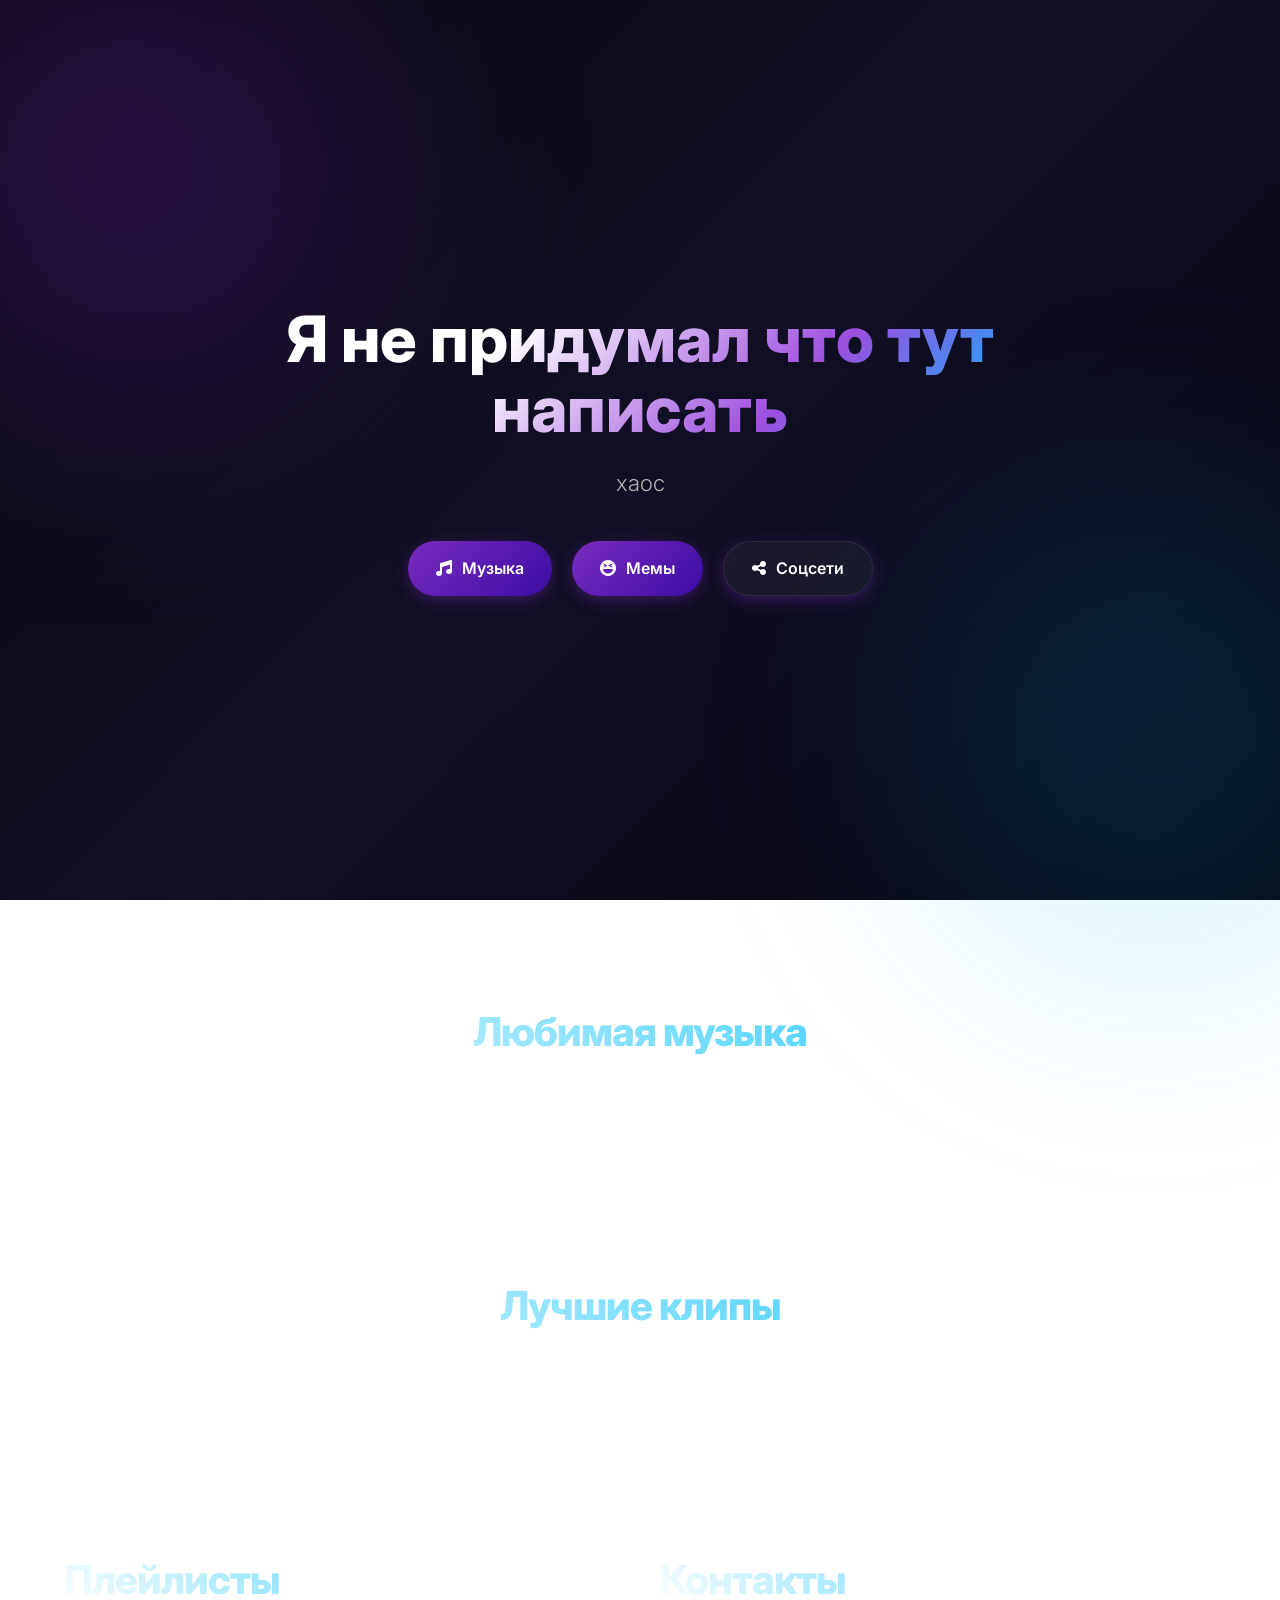
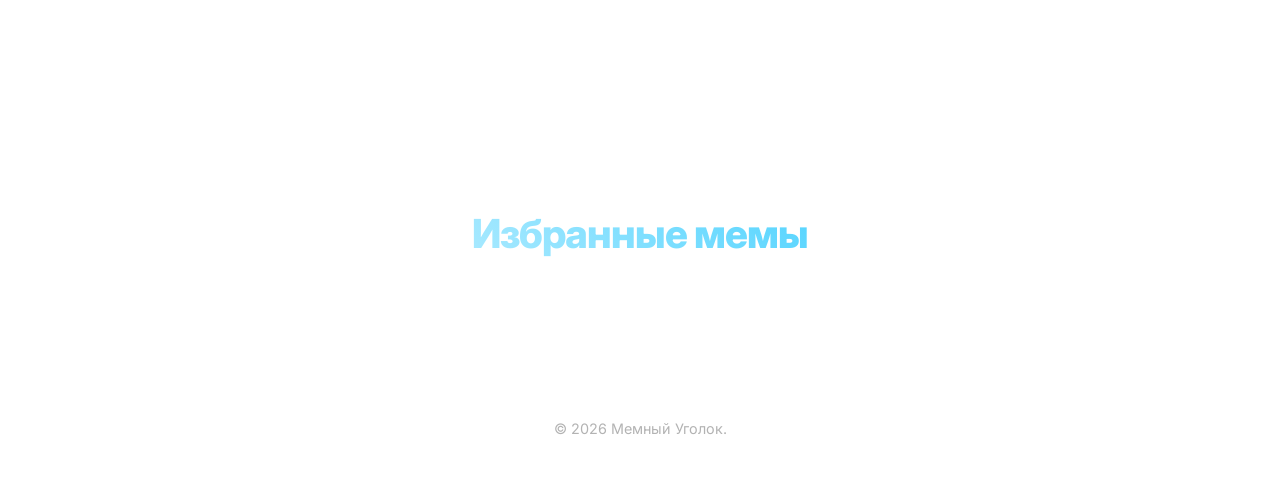
==== index.html @ d6de2eea "Update1.1 index.html" ====
<!DOCTYPE html>
<html lang="ru">
<head>
    <meta charset="UTF-8">
    <meta name="viewport" content="width=device-width, initial-scale=1.0">
    <title>всякая фигня</title>
    <link rel="preconnect" href="https://fonts.googleapis.com">
    <link rel="preconnect" href="https://fonts.gstatic.com" crossorigin>
    <link href="https://fonts.googleapis.com/css2?family=Inter:wght@300;400;600;800&display=swap" rel="stylesheet">
    <link rel="stylesheet" href="https://cdnjs.cloudflare.com/ajax/libs/font-awesome/6.4.0/css/all.min.css">
    
    <style>
        :root {
            --bg-gradient: linear-gradient(135deg, #09090e 0%, #110f24 50%, #07050f 100%);
            --primary-glow: rgba(138, 43, 226, 0.6);
            --secondary-glow: rgba(0, 191, 255, 0.4);
            --glass-bg: rgba(255, 255, 255, 0.03);
            --glass-border: rgba(255, 255, 255, 0.08);
            --glass-hover-bg: rgba(255, 255, 255, 0.08);
            --glass-hover-border: rgba(138, 43, 226, 0.4);
            --text-main: #ffffff;
            --text-muted: #b3b3b3;
            --accent-violet: #9d4edf;
            --accent-blue: #00bfff;
            --transition-smooth: all 0.4s cubic-bezier(0.16, 1, 0.3, 1);
        }

        * { box-sizing: border-box; margin: 0; padding: 0; }
        html { scroll-behavior: smooth; }
        body {
            font-family: 'Inter', sans-serif;
            background: var(--bg-gradient);
            background-attachment: fixed;
            color: var(--text-main);
            overflow-x: hidden;
            line-height: 1.6;
        }

        .blob {
            position: fixed; width: 500px; height: 500px; border-radius: 50%;
            pointer-events: none; z-index: -1; filter: blur(120px); opacity: 0.35;
            animation: floatBlobs 20s infinite alternate;
        }
        .blob-1 { background: var(--primary-glow); top: -10%; left: -10%; }
        .blob-2 { background: var(--secondary-glow); bottom: -10%; right: -10%; animation-delay: -10s; }
        @keyframes floatBlobs { 0% { transform: translate(0, 0) scale(1); } 100% { transform: translate(80px, 50px) scale(1.15); } }

        .container { max-width: 1200px; margin: 0 auto; padding: 0 24px; }
        section { padding: 100px 0 60px 0; }
        .section-title {
            font-size: 2.5rem; font-weight: 800; text-align: center; margin-bottom: 50px;
            background: linear-gradient(45deg, var(--text-main), var(--accent-blue));
            -webkit-background-clip: text; -webkit-text-fill-color: transparent; letter-spacing: -1px;
        }

        .glass-card {
            background: var(--glass-bg); backdrop-filter: blur(12px); -webkit-backdrop-filter: blur(12px);
            border: 1px solid var(--glass-border); border-radius: 20px; transition: var(--transition-smooth);
        }
        .glass-card:hover {
            background: var(--glass-hover-bg); border-color: var(--glass-hover-border);
            transform: translateY(-5px); box-shadow: 0 15px 35px rgba(138, 43, 226, 0.15), 0 5px 15px rgba(0, 191, 255, 0.1);
        }

        .btn-glow {
            display: inline-flex; align-items: center; justify-content: center; gap: 10px;
            padding: 14px 28px; background: linear-gradient(135deg, #7b2cbf 0%, #3a0ca3 100%);
            border: none; border-radius: 50px; color: white; font-weight: 600;
            text-decoration: none; cursor: pointer; transition: var(--transition-smooth);
            box-shadow: 0 4px 15px rgba(123, 44, 191, 0.4); position: relative; overflow: hidden;
        }
        .btn-glow::before {
            content: ''; position: absolute; top: 0; left: -100%; width: 100%; height: 100%;
            background: linear-gradient(90deg, transparent, rgba(255,255,255,0.2), transparent); transition: 0.5s;
        }
        .btn-glow:hover::before { left: 100%; }
        .btn-glow:hover { transform: scale(1.03); box-shadow: 0 8px 25px rgba(138, 43, 226, 0.7), 0 0 15px var(--accent-blue); }
        .btn-secondary { background: rgba(255, 255, 255, 0.05); border: 1px solid var(--glass-border); }
        .btn-secondary:hover { background: rgba(255, 255, 255, 0.15); border-color: var(--accent-blue); box-shadow: 0 0 20px rgba(0, 191, 255, 0.4); }

        .hero { min-height: 100vh; display: flex; align-items: center; justify-content: center; text-align: center; position: relative; }
        .hero-content { max-width: 800px; padding: 40px; z-index: 2; }
        .hero h1 {
            font-size: 4rem; font-weight: 800; line-height: 1.1; margin-bottom: 20px;
            background: linear-gradient(135deg, #fff 30%, var(--accent-violet) 70%, var(--accent-blue) 100%);
            -webkit-background-clip: text; -webkit-text-fill-color: transparent; animation: titleLoad 1s ease-out;
        }
        .hero p { font-size: 1.4rem; color: var(--text-muted); margin-bottom: 40px; font-weight: 300; }
        .hero-buttons { display: flex; gap: 20px; justify-content: center; flex-wrap: wrap; }
        @keyframes titleLoad { from { opacity: 0; transform: translateY(20px); filter: blur(10px); } to { opacity: 1; transform: translateY(0); filter: blur(0); } }

        .music-grid { display: grid; grid-template-columns: repeat(auto-fill, minmax(340px, 1fr)); gap: 25px; }
        .track-card { display: flex; align-items: center; padding: 16px; gap: 20px; }
        .track-cover { width: 85px; height: 85px; border-radius: 12px; object-fit: cover; box-shadow: 0 4px 12px rgba(0,0,0,0.3); }
        .track-info { flex-grow: 1; overflow: hidden; }
        .track-title { font-size: 1.15rem; font-weight: 600; white-space: nowrap; overflow: hidden; text-overflow: ellipsis; margin-bottom: 4px; }
        .track-artist { color: var(--text-muted); font-size: 0.9rem; white-space: nowrap; overflow: hidden; text-overflow: ellipsis; margin-bottom: 10px; }
        .track-actions { display: flex; gap: 8px; }
        .track-actions .btn-glow { padding: 8px 16px; font-size: 0.85rem; border-radius: 8px; }

        .clips-grid { display: grid; grid-template-columns: repeat(auto-fill, minmax(340px, 1fr)); gap: 30px; }
        .clip-card { overflow: hidden; display: flex; flex-direction: column; text-decoration: none; color: inherit; }
        .clip-thumbnail-wrapper { position: relative; width: 100%; padding-top: 56.25%; background: rgba(0,0,0,0.2); border-radius: 19px 19px 0 0; overflow: hidden; }
        .clip-thumbnail-wrapper i { position: absolute; top: 50%; left: 50%; transform: translate(-50%, -50%) scale(1); font-size: 3rem; color: #fff; text-shadow: 0 0 15px rgba(138,43,226,0.6); transition: var(--transition-smooth); z-index: 2; }
        .clip-card:hover .clip-thumbnail-wrapper i { transform: translate(-50%, -50%) scale(1.2); color: var(--accent-blue); }
        .clip-thumbnail { position: absolute; top: 0; left: 0; width: 100%; height: 100%; object-fit: cover; opacity: 0.6; transition: var(--transition-smooth); }
        .clip-card:hover .clip-thumbnail { opacity: 0.9; transform: scale(1.05); }
        .clip-meta { padding: 20px; }
        .clip-name { font-size: 1.1rem; font-weight: 600; margin-bottom: 5px; }
        .clip-platform { font-size: 0.85rem; color: #a970ff; display: flex; align-items: center; gap: 6px; }

        .links-layout { display: grid; grid-template-columns: 1fr 1fr; gap: 40px; }
        .playlists-box, .socials-box { display: flex; flex-direction: column; gap: 15px; }
        .link-item { display: flex; align-items: center; justify-content: space-between; padding: 18px 24px; text-decoration: none; color: inherit; }
        .link-left { display: flex; align-items: center; gap: 15px; font-size: 1.2rem; font-weight: 600; }
        .link-left i { font-size: 1.5rem; width: 30px; text-align: center; }
        .fa-spotify { color: #1DB954; } .fa-youtube { color: #FF0000; } .fa-reddit-alien { color: #FF4500; } .fa-telegram { color: #26A5E4; } .fa-tiktok { color: #00f2fe; }

        .meme-grid { display: grid; grid-template-columns: repeat(auto-fill, minmax(280px, 1fr)); gap: 20px; }
        .meme-item { overflow: hidden; cursor: pointer; position: relative; }
        .meme-img-box { width: 100%; padding-top: 100%; position: relative; overflow: hidden; border-radius: 19px; }
        .meme-img { position: absolute; top: 0; left: 0; width: 100%; height: 100%; object-fit: cover; transition: var(--transition-smooth); }
        .meme-overlay { position: absolute; bottom: 0; left: 0; right: 0; background: linear-gradient(transparent, rgba(0,0,0,0.8)); padding: 20px; opacity: 0; transition: var(--transition-smooth); }
        .meme-item:hover .meme-img { transform: scale(1.08); }
        .meme-item:hover .meme-overlay { opacity: 1; }
        .meme-title { font-weight: 600; font-size: 1rem; }

        .modal { position: fixed; top: 0; left: 0; width: 100%; height: 100%; background: rgba(5, 4, 10, 0.85); backdrop-filter: blur(20px); -webkit-backdrop-filter: blur(20px); z-index: 999; display: flex; align-items: center; justify-content: center; opacity: 0; pointer-events: none; transition: opacity 0.4s ease; padding: 20px; }
        .modal.active { opacity: 1; pointer-events: auto; }
        .modal-content { max-width: 600px; width: 100%; padding: 40px; position: relative; max-height: 80vh; overflow-y: auto; transform: scale(0.9); transition: var(--transition-smooth); text-align: center; }
        .modal.active .modal-content { transform: scale(1); }
        .modal-close { position: absolute; top: 20px; right: 20px; background: none; border: none; color: #fff; font-size: 1.5rem; cursor: pointer; opacity: 0.6; transition: 0.2s; }
        .modal-close:hover { opacity: 1; color: var(--accent-blue); }
        .lyrics-text { white-space: pre-line; font-size: 1.1rem; color: #e0e0e0; line-height: 1.8; }
        .modal-image { max-width: 100%; max-height: 70vh; border-radius: 12px; box-shadow: 0 10px 30px rgba(0,0,0,0.5); }
        .modal-content::-webkit-scrollbar { width: 6px; }
        .modal-content::-webkit-scrollbar-thumb { background: rgba(255,255,255,0.1); border-radius: 10px; }

        @media (max-width: 992px) { .links-layout { grid-template-columns: 1fr; gap: 30px; } }
        @media (max-width: 768px) { .hero h1 { font-size: 2.8rem; } .hero p { font-size: 1.1rem; } section { padding: 60px 0 40px 0; } .section-title { font-size: 2rem; margin-bottom: 35px; } .music-grid { grid-template-columns: 1fr; } }
    </style>
</head>
<body>

    <div class="blob blob-1"></div>
    <div class="blob blob-2"></div>

    <header class="hero">
        <div class="hero-content">
            <h1>Я не придумал что тут написать</h1>
            <p>хаос</p>
            <div class="hero-buttons">
                <a href="#music" class="btn-glow"><i class="fa-solid fa-music"></i> Музыка</a>
                <a href="#memes" class="btn-glow"><i class="fa-solid fa-face-laugh-squint"></i> Мемы</a>
                <a href="#socials" class="btn-glow btn-secondary"><i class="fa-solid fa-share-nodes"></i> Соцсети</a>
            </div>
        </div>
    </header>

    <main class="container">
        <section id="music">
            <h2 class="section-title">Любимая музыка</h2>
            <div class="music-grid" id="music-container"></div>
        </section>

        <section id="clips">
            <h2 class="section-title">Лучшие клипы</h2>
            <div class="clips-grid" id="clips-container"></div>
        </section>

        <section id="socials">
            <div class="links-layout">
                <div>
                    <h2 class="section-title" style="text-align: left; margin-bottom: 30px;">Плейлисты</h2>
                    <div class="playlists-box" id="playlists-container"></div>
                </div>
                <div>
                    <h2 class="section-title" style="text-align: left; margin-bottom: 30px;">Контакты</h2>
                    <div class="socials-box" id="socials-container"></div>
                </div>
            </div>
        </section>

        <section id="memes">
            <h2 class="section-title">Избранные мемы</h2>
            <div class="meme-grid" id="memes-container"></div>
        </section>
    </main>

    <footer style="text-align: center; padding: 40px 0; color: var(--text-muted); font-size: 0.9rem; border-top: 1px solid var(--glass-border);">
        <p>© 2026 Мемный Уголок.</p>
    </footer>

    <div class="modal" id="universal-modal">
        <div class="modal-content glass-card">
            <button class="modal-close" id="modal-close-btn"><i class="fa-solid fa-xmark"></i></button>
            <div id="modal-body"></div>
        </div>
    </div>

    <script src="config.js"></script>
    <script>
        document.addEventListener("DOMContentLoaded", () => {
            if(typeof tracks !== 'undefined') renderMusic();
            if(typeof clips !== 'undefined') renderClips();
            if(typeof playlists !== 'undefined') renderPlaylists();
            if(typeof socials !== 'undefined') renderSocials();
            if(typeof memes !== 'undefined') renderMemes();
            setupModalLogic();
        });

        function renderMusic() {
            document.getElementById("music-container").innerHTML = tracks.map(t => `
                <div class="track-card glass-card">
                    <img src="${t.cover}" alt="${t.title}" class="track-cover">
                    <div class="track-info">
                        <div class="track-title">${t.title}</div>
                        <div class="track-artist">${t.artist}</div>
                        <div class="track-actions">
                            <a href="${t.link}" class="btn-glow">Play</a>
                            ${t.lyrics ? `<button class="btn-glow btn-secondary" onclick="openLyrics(${t.id})">Текст</button>` : ''}
                        </div>
                    </div>
                </div>
            `).join('');
        }

        function renderClips() {
            document.getElementById("clips-container").innerHTML = clips.map(c => `
                <a href="${c.link}" target="_blank" class="clip-card glass-card">
                    <div class="clip-thumbnail-wrapper"><i class="fa-solid fa-play"></i><img src="${c.thumb}" class="clip-thumbnail"></div>
                    <div class="clip-meta"><div class="clip-name">${c.title}</div><div class="clip-platform"><i class="${c.icon}"></i> ${c.platform}</div></div>
                </a>
            `).join('');
        }

        function renderPlaylists() {
            document.getElementById("playlists-container").innerHTML = playlists.map(p => `
                <a href="${p.url}" target="_blank" class="link-item glass-card">
                    <div class="link-left"><i class="${p.icon}"></i><span>${p.name}</span></div>
                    <span class="btn-glow" style="padding: 8px 16px; font-size: 0.85rem; border-radius: 8px;">Открыть</span>
                </a>
            `).join('');
        }

        function renderSocials() {
            document.getElementById("socials-container").innerHTML = socials.map(s => `
                <a href="${s.url}" target="_blank" class="link-item glass-card">
                    <div class="link-left"><i class="${s.icon}"></i><span>${s.name}</span></div>
                    <span class="btn-glow btn-secondary" style="padding: 8px 16px; font-size: 0.85rem; border-radius: 8px;"><i class="fa-solid fa-arrow-up-right-from-square"></i></span>
                </a>
            `).join('');
        }

        function renderMemes() {
            document.getElementById("memes-container").innerHTML = memes.map(m => `
                <div class="meme-item glass-card" onclick="openMeme('${m.src}', '${m.title}')">
                    <div class="meme-img-box"><img src="${m.src}" class="meme-img"></div>
                    <div class="meme-overlay"><div class="meme-title">${m.title}</div></div>
                </div>
            `).join('');
        }

        const modal = document.getElementById("universal-modal");
        const modalBody = document.getElementById("modal-body");
        
        function setupModalLogic() {
            document.getElementById("modal-close-btn").addEventListener("click", closeModal);
            modal.addEventListener("click", (e) => { if (e.target === modal) closeModal(); });
            document.addEventListener("keydown", (e) => { if (e.key === "Escape" && modal.classList.contains("active")) closeModal(); });
        }

        function openLyrics(id) {
            const t = tracks.find(x => x.id === id);
            if (!t) return;
            modalBody.innerHTML = `<h3 style="font-size: 1.8rem; margin-bottom: 10px; color: var(--accent-blue);">${t.title}</h3><p style="color: var(--text-muted); margin-bottom: 25px;">${t.artist}</p><div class="lyrics-text">${t.lyrics}</div>`;
            modal.classList.add("active");
        }

        function openMeme(src, title) {
            modalBody.innerHTML = `<img src="${src}" class="modal-image"><h4 style="margin-top: 15px; font-size: 1.2rem; font-weight: 600;">${title}</h4>`;
            modal.classList.add("active");
        }

        function closeModal() { modal.classList.remove("active"); }
    </script>
</body>
</html>
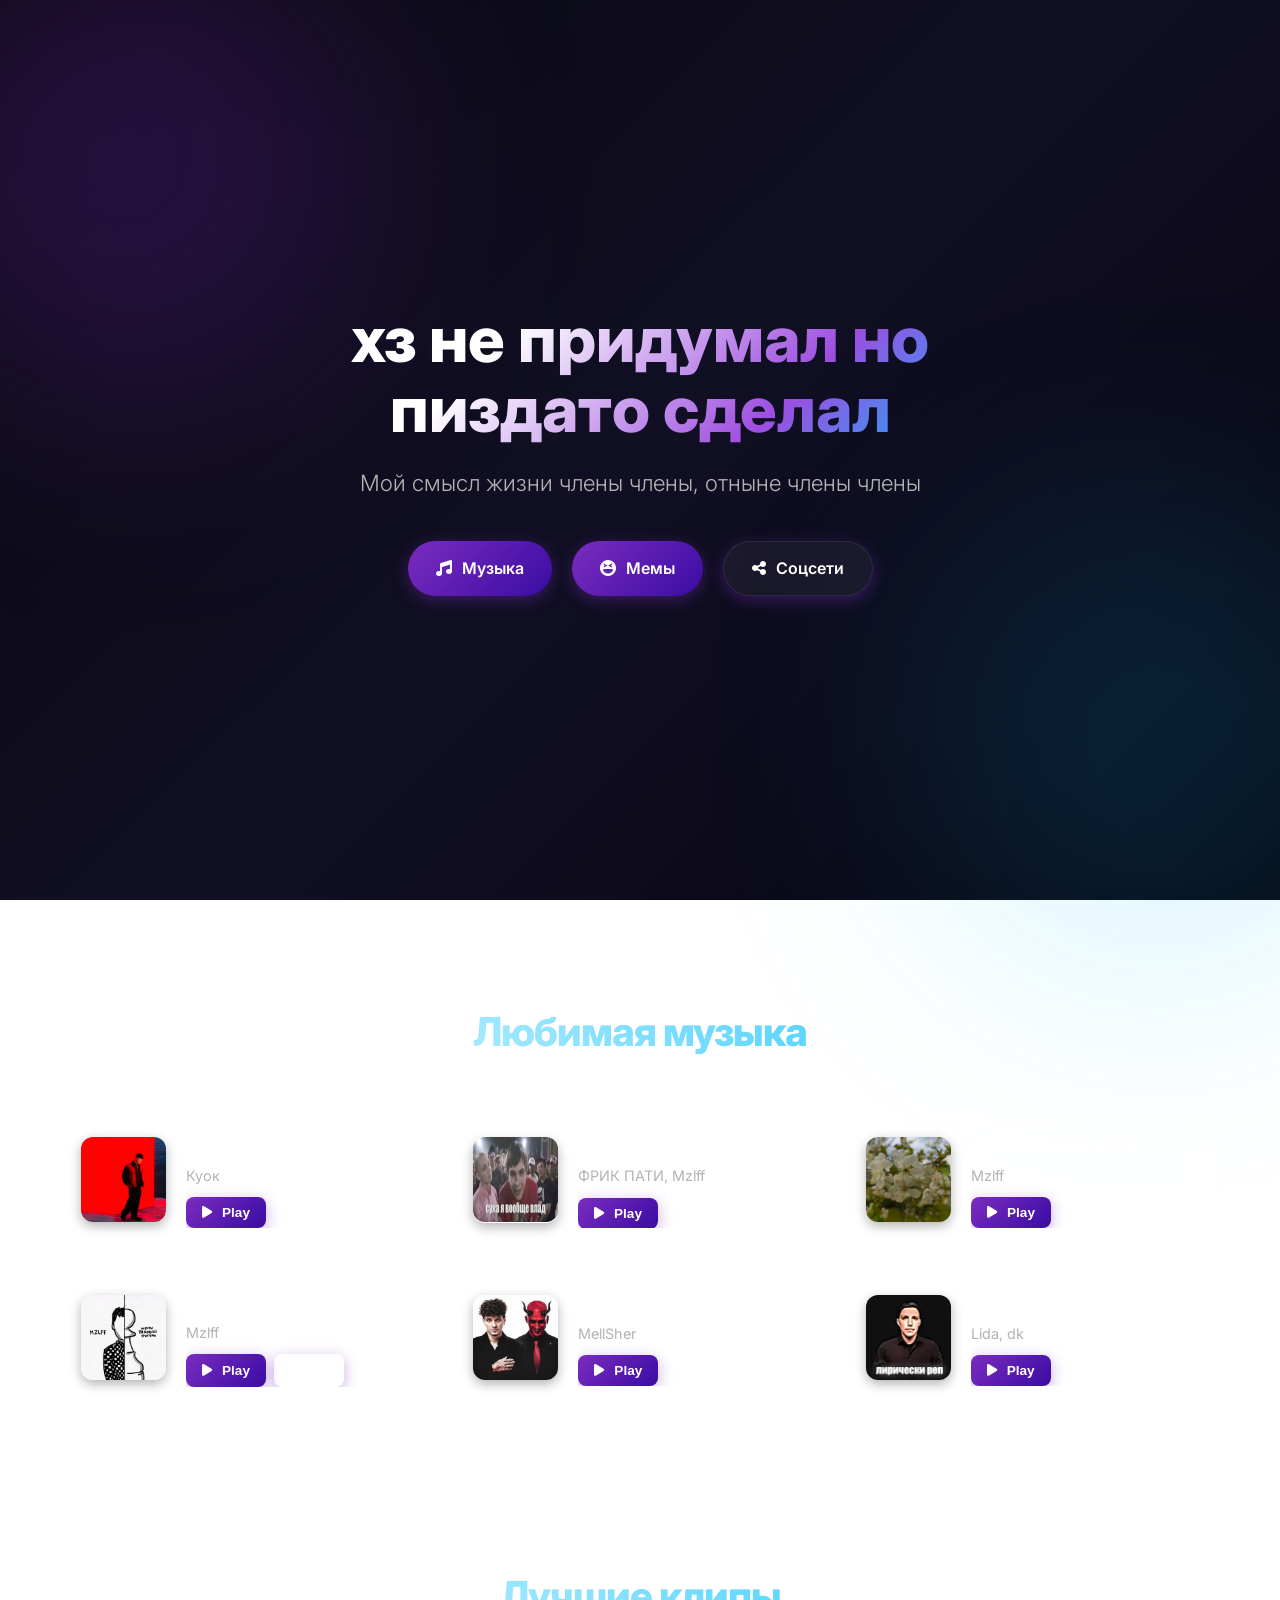
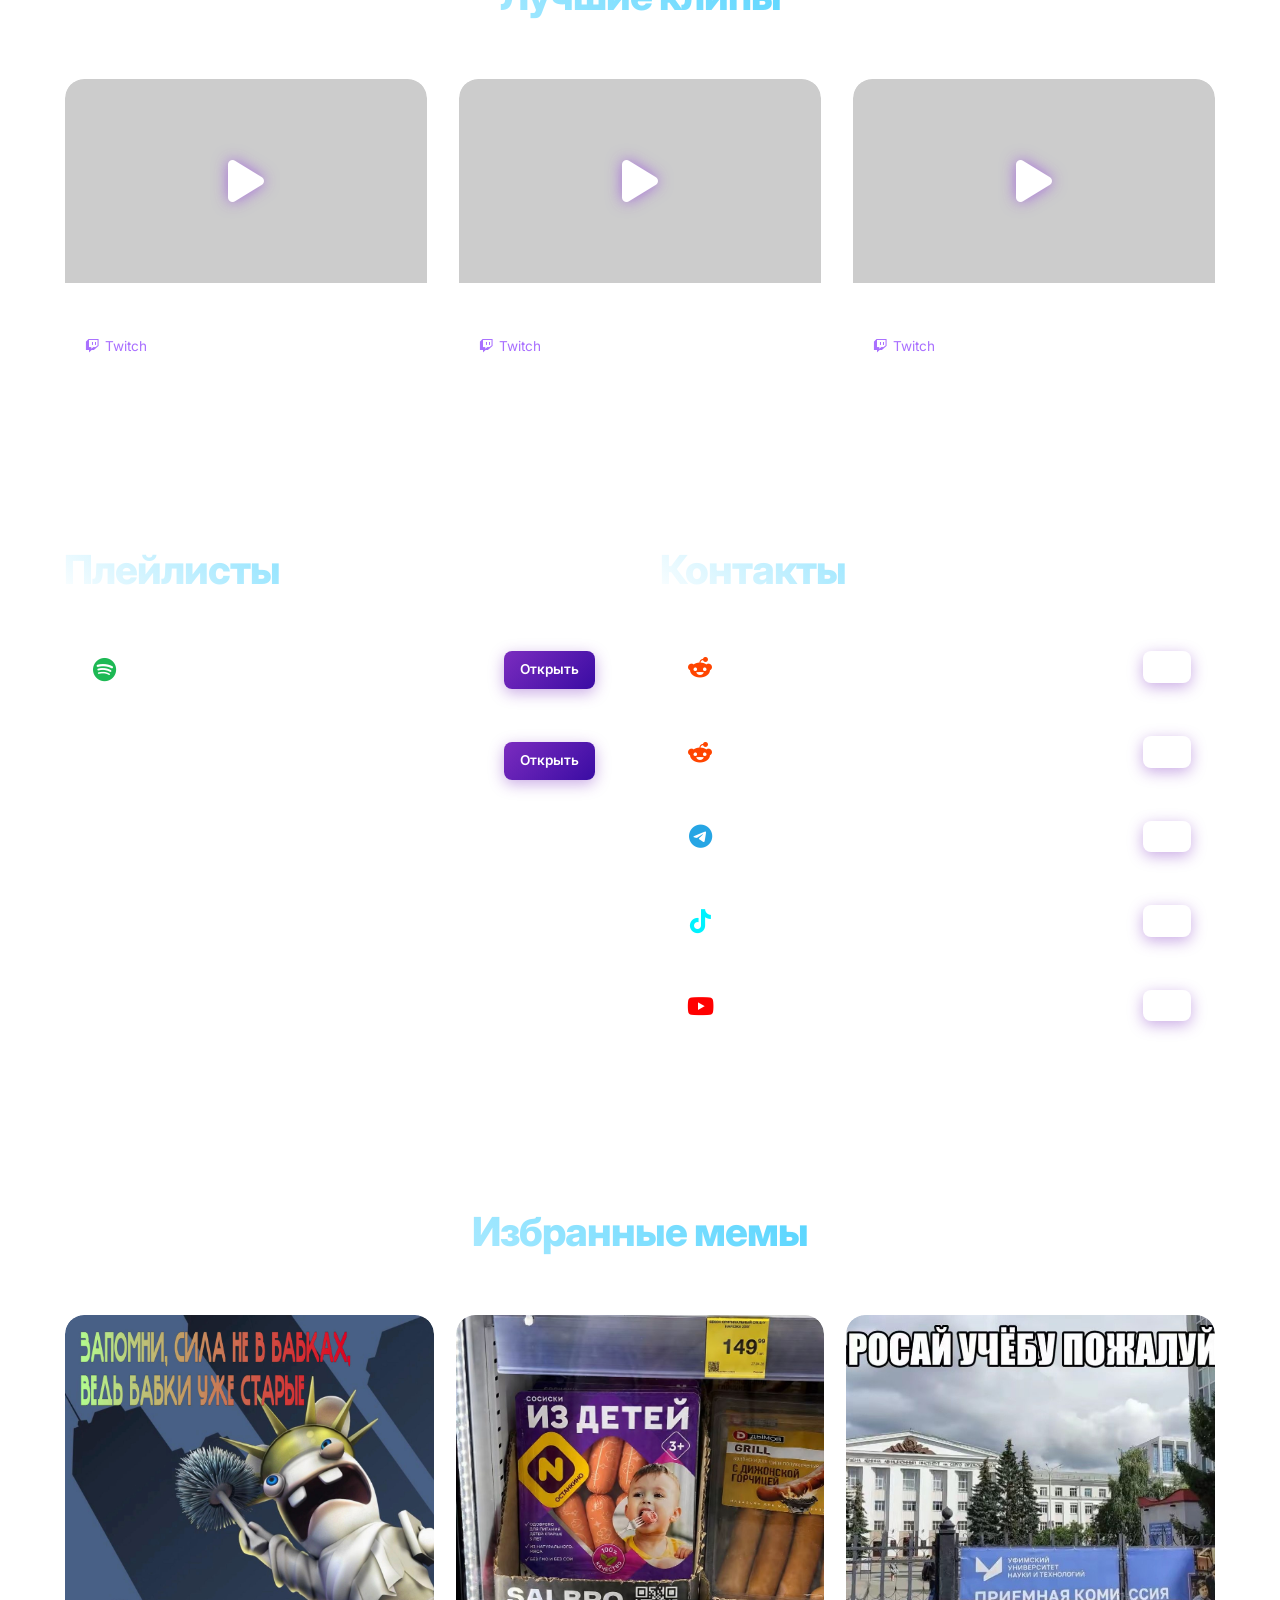
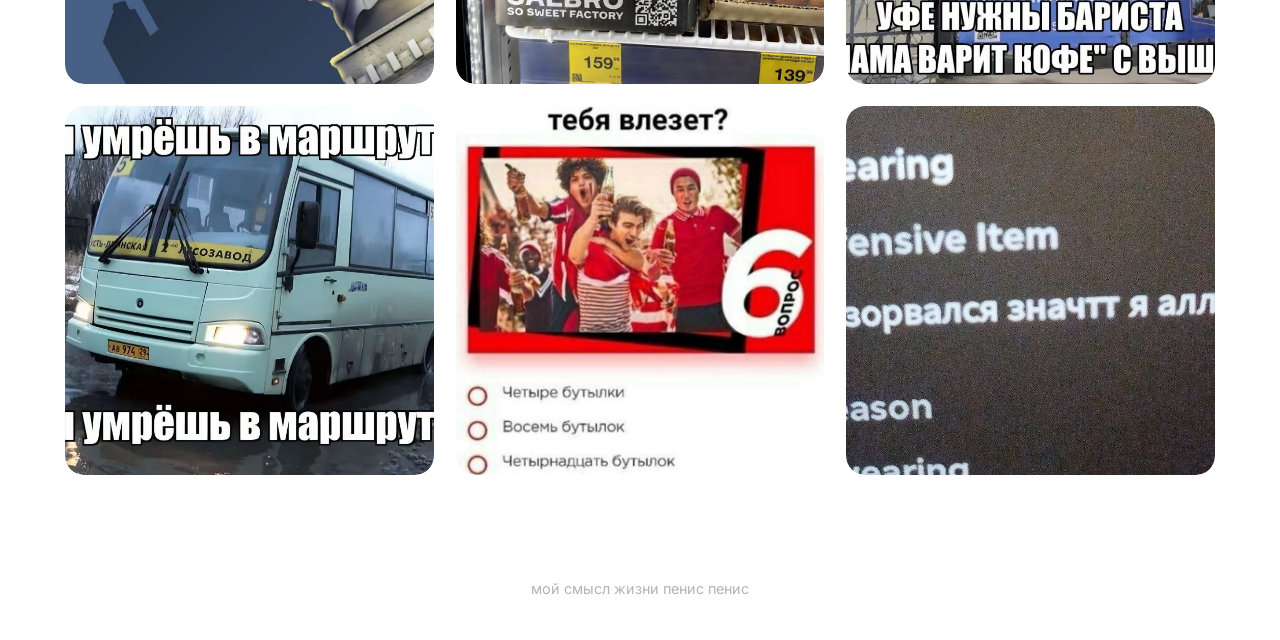
==== commit c2eca4d9: "Update index.html" ====
--- a/index.html
+++ b/index.html
@@ -3,7 +3,7 @@
 <head>
     <meta charset="UTF-8">
     <meta name="viewport" content="width=device-width, initial-scale=1.0">
-    <title>всякая фигня</title>
+    <title>я ебу че тут писать</title>
     <link rel="preconnect" href="https://fonts.googleapis.com">
     <link rel="preconnect" href="https://fonts.gstatic.com" crossorigin>
     <link href="https://fonts.googleapis.com/css2?family=Inter:wght@300;400;600;800&display=swap" rel="stylesheet">
@@ -147,8 +147,8 @@
 
     <header class="hero">
         <div class="hero-content">
-            <h1>Я не придумал что тут написать</h1>
-            <p>хаос</p>
+            <h1>хз не придумал но пиздато сделал</h1>
+            <p>Мой смысл жизни члены члены, отныне члены члены</p>
             <div class="hero-buttons">
                 <a href="#music" class="btn-glow"><i class="fa-solid fa-music"></i> Музыка</a>
                 <a href="#memes" class="btn-glow"><i class="fa-solid fa-face-laugh-squint"></i> Мемы</a>
@@ -188,7 +188,7 @@
     </main>
 
     <footer style="text-align: center; padding: 40px 0; color: var(--text-muted); font-size: 0.9rem; border-top: 1px solid var(--glass-border);">
-        <p>© 2026 Мемный Уголок.</p>
+        <p>мой смысл жизни пенис пенис</p>
     </footer>
 
     <div class="modal" id="universal-modal">
@@ -200,6 +200,10 @@
 
     <script src="config.js"></script>
     <script>
+        // Создаем глобальный плеер для сайта
+        let currentAudio = new Audio();
+        let currentPlayingId = null;
+
         document.addEventListener("DOMContentLoaded", () => {
             if(typeof tracks !== 'undefined') renderMusic();
             if(typeof clips !== 'undefined') renderClips();
@@ -207,17 +211,24 @@
             if(typeof socials !== 'undefined') renderSocials();
             if(typeof memes !== 'undefined') renderMemes();
             setupModalLogic();
+
+            // Следим за окончанием трека
+            currentAudio.addEventListener('ended', () => {
+                const playBtn = document.getElementById(`play-btn-${currentPlayingId}`);
+                if (playBtn) playBtn.innerHTML = '<i class="fa-solid fa-play"></i> Play';
+                currentPlayingId = null;
+            });
         });
 
         function renderMusic() {
             document.getElementById("music-container").innerHTML = tracks.map(t => `
                 <div class="track-card glass-card">
-                    <img src="${t.cover}" alt="${t.title}" class="track-cover">
+                    <img src="${t.cover}" alt="${t.title}" class="track-cover" onerror="this.src='https://images.unsplash.com/photo-1614613535308-eb5fbd3d2c17?q=80&w=100'">
                     <div class="track-info">
                         <div class="track-title">${t.title}</div>
                         <div class="track-artist">${t.artist}</div>
                         <div class="track-actions">
-                            <a href="${t.link}" class="btn-glow">Play</a>
+                            <button id="play-btn-${t.id}" class="btn-glow" onclick="togglePlay(${t.id}, '${t.link}')"><i class="fa-solid fa-play"></i> Play</button>
                             ${t.lyrics ? `<button class="btn-glow btn-secondary" onclick="openLyrics(${t.id})">Текст</button>` : ''}
                         </div>
                     </div>
@@ -225,11 +236,55 @@
             `).join('');
         }
 
+        function togglePlay(id, src) {
+            const playBtn = document.getElementById(`play-btn-${id}`);
+            
+            // Если трек забит заглушкой или пустой
+            if (!src || src === '#') {
+                alert('Этот трек еще не загружен на хостинг.');
+                return;
+            }
+
+            // Если кликнули на тот же трек, который играет сейчас
+            if (currentPlayingId === id) {
+                if (currentAudio.paused) {
+                    currentAudio.play();
+                    playBtn.innerHTML = '<i class="fa-solid fa-pause"></i> Pause';
+                } else {
+                    currentAudio.pause();
+                    playBtn.innerHTML = '<i class="fa-solid fa-play"></i> Play';
+                }
+                return;
+            }
+
+            // Если играет ДРУГОЙ трек, сначала сбрасываем старую кнопку
+            if (currentPlayingId !== null) {
+                const oldPlayBtn = document.getElementById(`play-btn-${currentPlayingId}`);
+                if (oldPlayBtn) oldPlayBtn.innerHTML = '<i class="fa-solid fa-play"></i> Play';
+            }
+
+            // Запускаем новый трек
+            currentAudio.src = src;
+            currentAudio.play().then(() => {
+                currentPlayingId = id;
+                playBtn.innerHTML = '<i class="fa-solid fa-pause"></i> Pause';
+            }).catch(err => {
+                console.error("Ошибка воспроизведения файла:", err);
+                alert("Не удалось воспроизвести файл. Проверь правильность имени mp3 на GitHub.");
+            });
+        }
+
         function renderClips() {
             document.getElementById("clips-container").innerHTML = clips.map(c => `
                 <a href="${c.link}" target="_blank" class="clip-card glass-card">
-                    <div class="clip-thumbnail-wrapper"><i class="fa-solid fa-play"></i><img src="${c.thumb}" class="clip-thumbnail"></div>
-                    <div class="clip-meta"><div class="clip-name">${c.title}</div><div class="clip-platform"><i class="${c.icon}"></i> ${c.platform}</div></div>
+                    <div class="clip-thumbnail-wrapper">
+                        <i class="fa-solid fa-play"></i>
+                        <img src="${c.thumb}" class="clip-thumbnail" onerror="this.style.display='none';">
+                    </div>
+                    <div class="clip-meta">
+                        <div class="clip-name">${c.title}</div>
+                        <div class="clip-platform"><i class="${c.icon}"></i> ${c.platform}</div>
+                    </div>
                 </a>
             `).join('');
         }
@@ -255,7 +310,7 @@
         function renderMemes() {
             document.getElementById("memes-container").innerHTML = memes.map(m => `
                 <div class="meme-item glass-card" onclick="openMeme('${m.src}', '${m.title}')">
-                    <div class="meme-img-box"><img src="${m.src}" class="meme-img"></div>
+                    <div class="meme-img-box"><img src="${m.src}" class="meme-img" onerror="this.src='https://images.unsplash.com/photo-1618005182384-a83a8bd57fbe?q=80&w=300'"></div>
                     <div class="meme-overlay"><div class="meme-title">${m.title}</div></div>
                 </div>
             `).join('');
@@ -278,7 +333,7 @@
         }
 
         function openMeme(src, title) {
-            modalBody.innerHTML = `<img src="${src}" class="modal-image"><h4 style="margin-top: 15px; font-size: 1.2rem; font-weight: 600;">${title}</h4>`;
+            modalBody.innerHTML = `<img src="${src}" class="modal-image" onerror="this.src='https://images.unsplash.com/photo-1618005182384-a83a8bd57fbe?q=80&w=500'"><h4 style="margin-top: 15px; font-size: 1.2rem; font-weight: 600;">${title}</h4>`;
             modal.classList.add("active");
         }
 
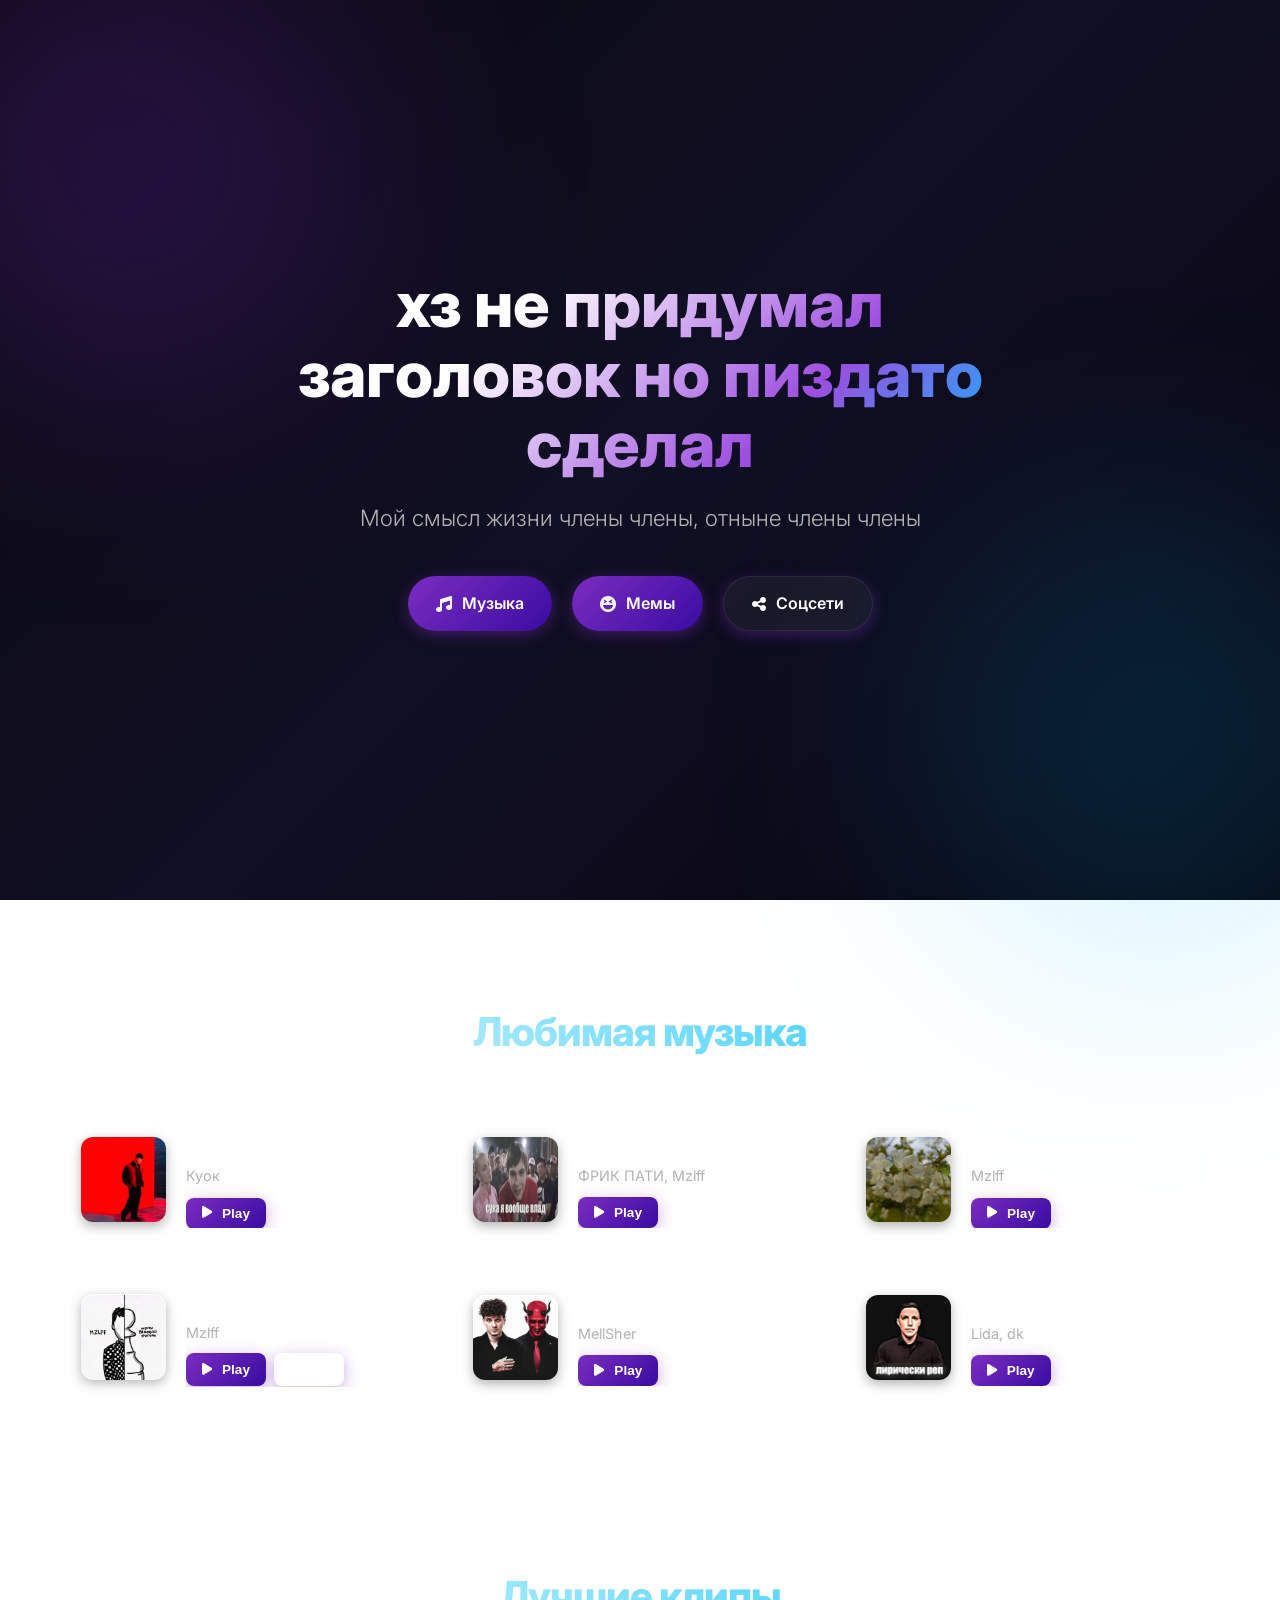
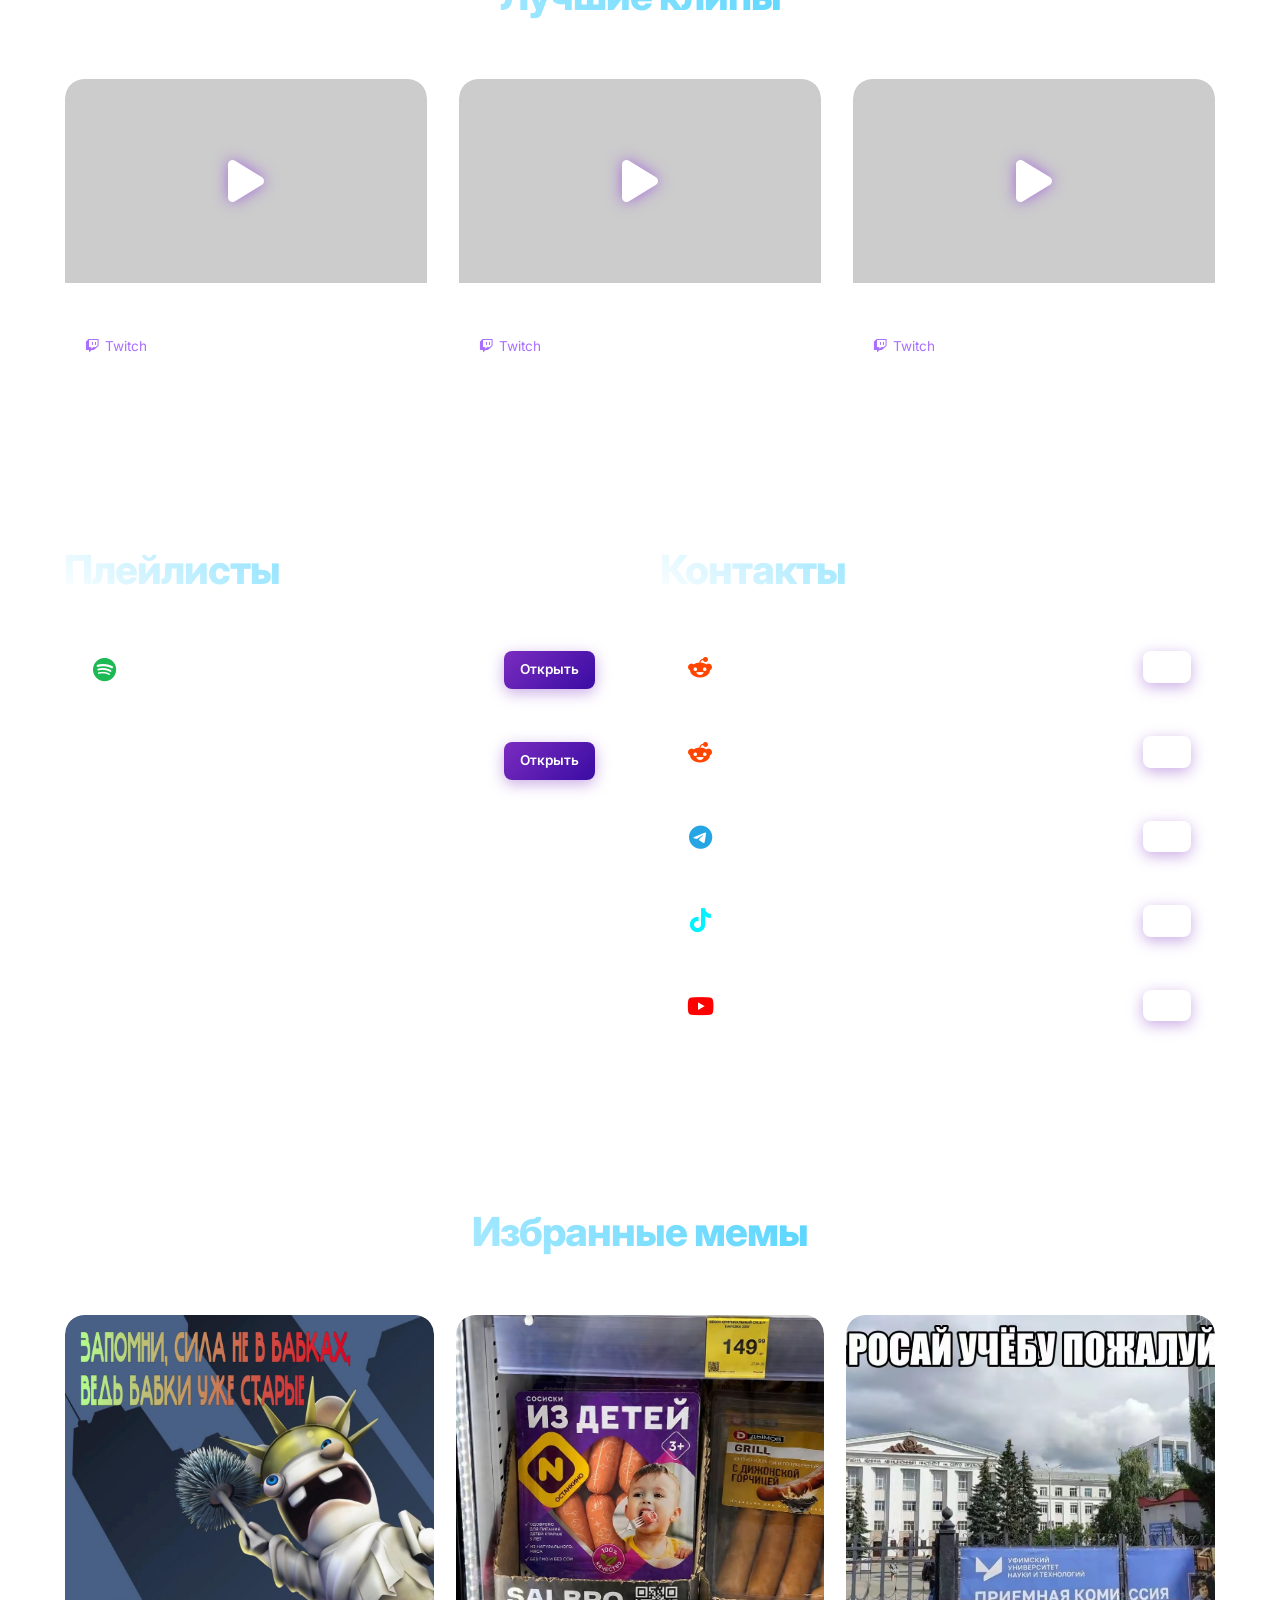
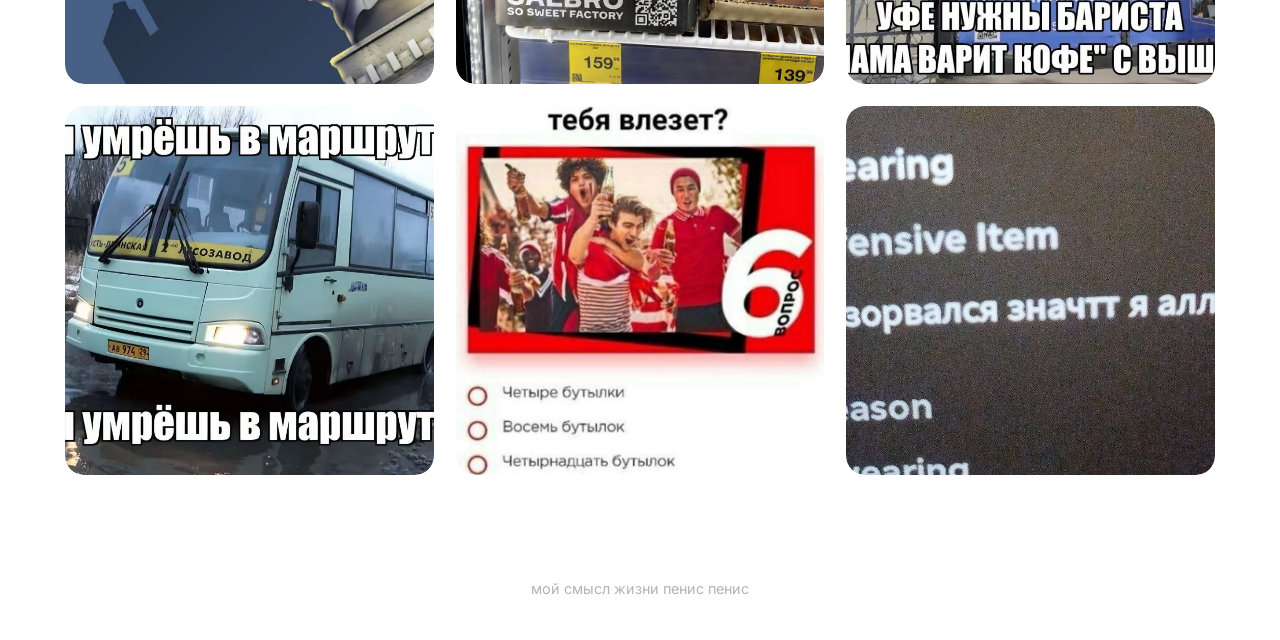
==== commit bc850e7b: "Update index.html" ====
--- a/index.html
+++ b/index.html
@@ -147,7 +147,7 @@
 
     <header class="hero">
         <div class="hero-content">
-            <h1>хз не придумал но пиздато сделал</h1>
+            <h1>хз не придумал заголовок но пиздато сделал</h1>
             <p>Мой смысл жизни члены члены, отныне члены члены</p>
             <div class="hero-buttons">
                 <a href="#music" class="btn-glow"><i class="fa-solid fa-music"></i> Музыка</a>
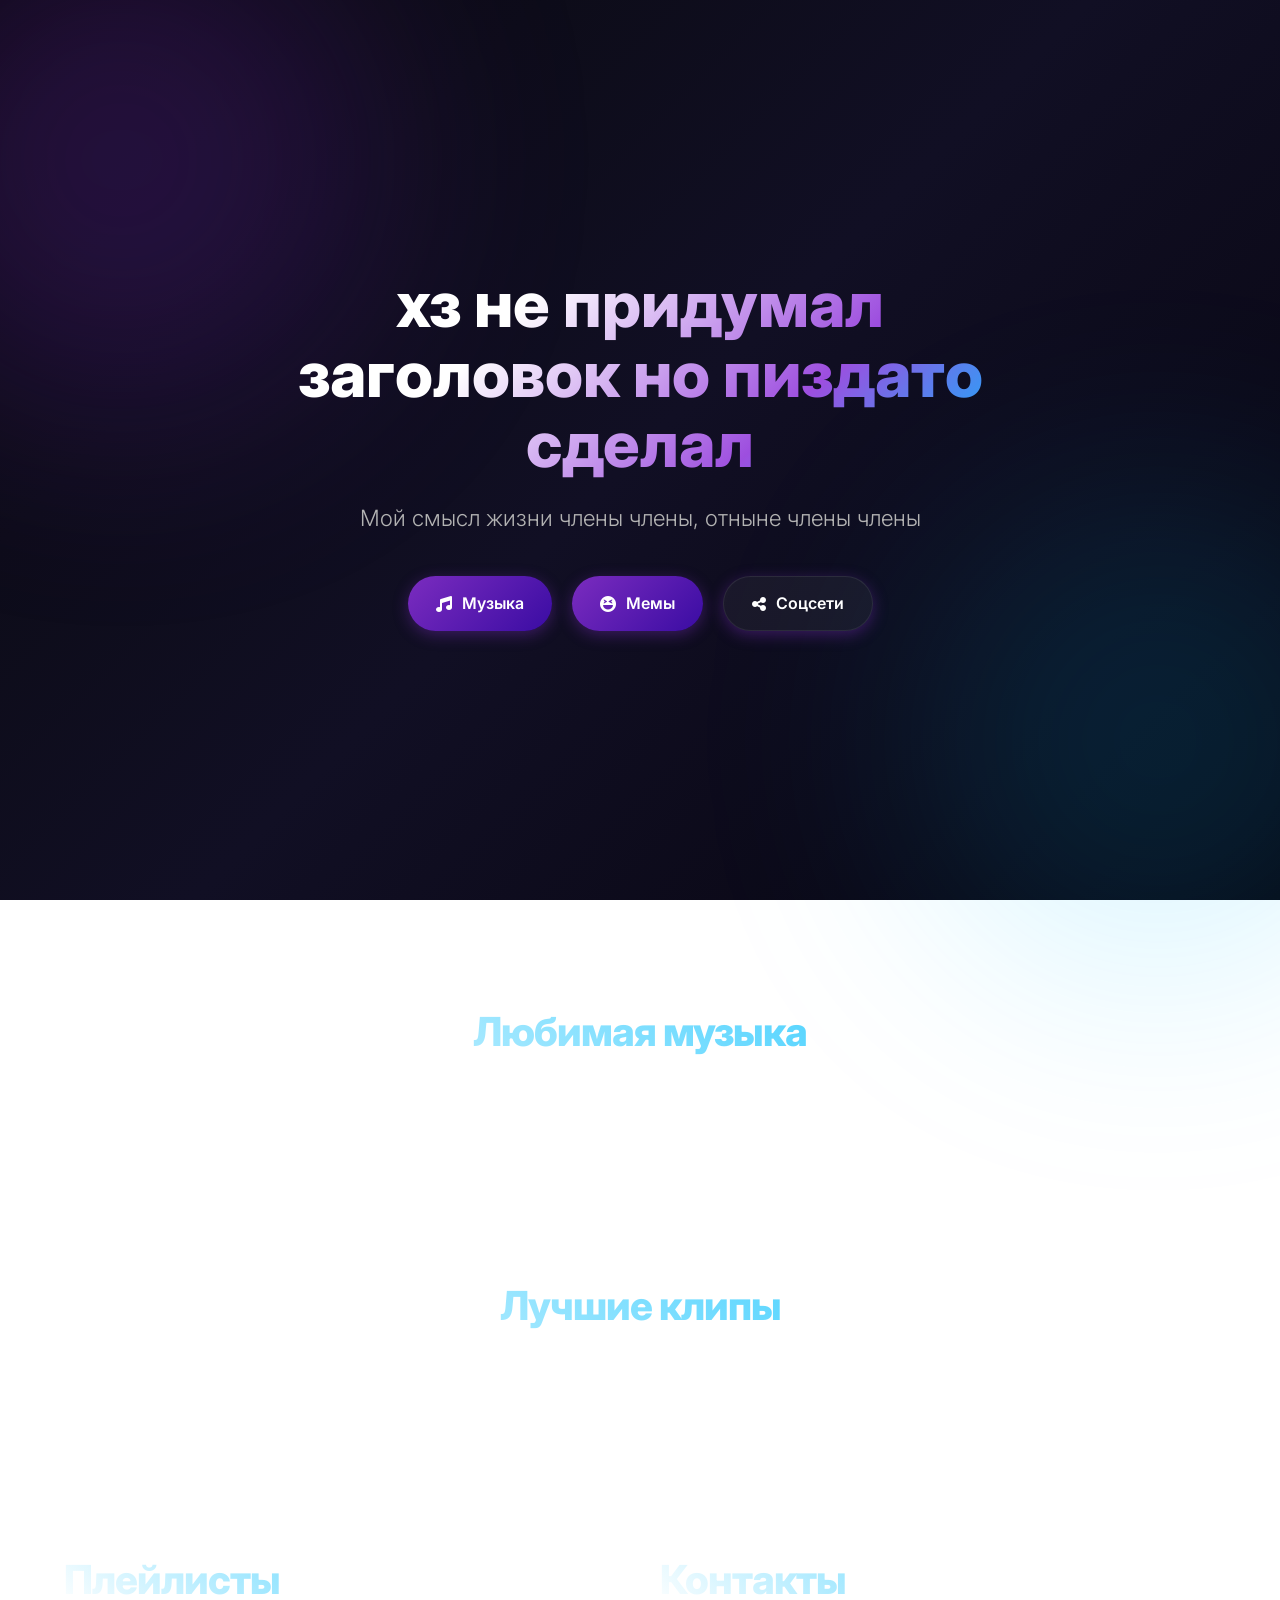
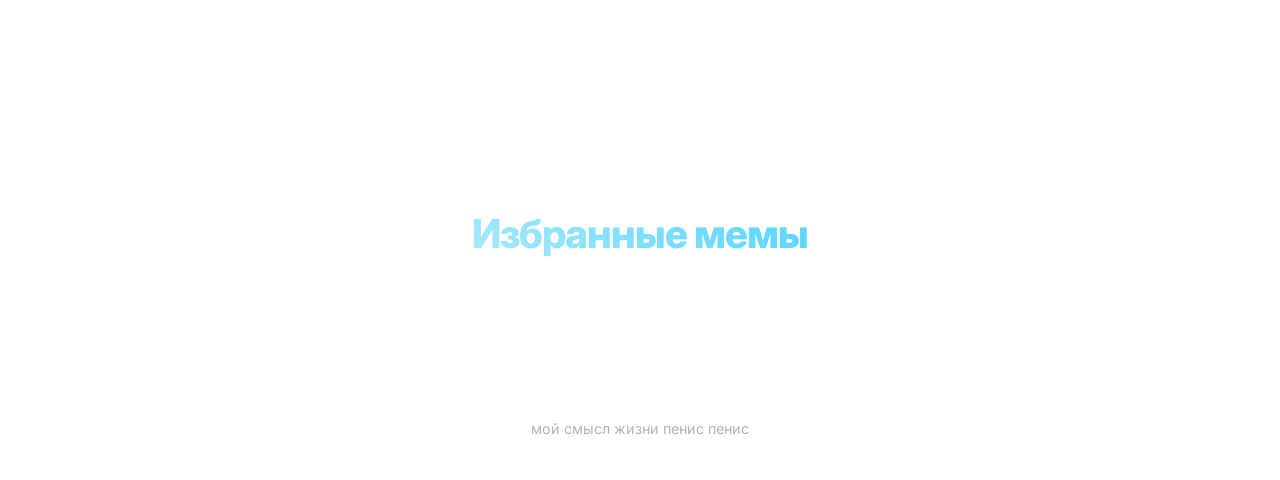
==== commit cc82d3b8: "Update index.html" ====
--- a/index.html
+++ b/index.html
@@ -3,7 +3,7 @@
 <head>
     <meta charset="UTF-8">
     <meta name="viewport" content="width=device-width, initial-scale=1.0">
-    <title>я ебу че тут писать</title>
+    <title>лучший сайт</title>
     <link rel="preconnect" href="https://fonts.googleapis.com">
     <link rel="preconnect" href="https://fonts.gstatic.com" crossorigin>
     <link href="https://fonts.googleapis.com/css2?family=Inter:wght@300;400;600;800&display=swap" rel="stylesheet">
@@ -315,29 +315,42 @@
                 </div>
             `).join('');
         }
-
-        const modal = document.getElementById("universal-modal");
-        const modalBody = document.getElementById("modal-body");
-        
-        function setupModalLogic() {
-            document.getElementById("modal-close-btn").addEventListener("click", closeModal);
-            modal.addEventListener("click", (e) => { if (e.target === modal) closeModal(); });
-            document.addEventListener("keydown", (e) => { if (e.key === "Escape" && modal.classList.contains("active")) closeModal(); });
-        }
-
-        function openLyrics(id) {
-            const t = tracks.find(x => x.id === id);
-            if (!t) return;
-            modalBody.innerHTML = `<h3 style="font-size: 1.8rem; margin-bottom: 10px; color: var(--accent-blue);">${t.title}</h3><p style="color: var(--text-muted); margin-bottom: 25px;">${t.artist}</p><div class="lyrics-text">${t.lyrics}</div>`;
-            modal.classList.add("active");
-        }
-
-        function openMeme(src, title) {
-            modalBody.innerHTML = `<img src="${src}" class="modal-image" onerror="this.src='https://images.unsplash.com/photo-1618005182384-a83a8bd57fbe?q=80&w=500'"><h4 style="margin-top: 15px; font-size: 1.2rem; font-weight: 600;">${title}</h4>`;
-            modal.classList.add("active");
-        }
-
-        function closeModal() { modal.classList.remove("active"); }
-    </script>
-</body>
-</html>
+function togglePlay(id, src) {
+    const playBtn = document.getElementById(`play-btn-${id}`);
+    
+    if (!src || src === '#') {
+        alert('Этот трек еще не загружен на хостинг.');
+        return;
+    }
+
+    // Если кликнули на тот же трек, который играет сейчас
+    if (currentPlayingId === id) {
+        if (currentAudio.paused) {
+            currentAudio.play();
+            playBtn.innerHTML = '<i class="fa-solid fa-pause"></i> Pause';
+        } else {
+            currentAudio.pause();
+            playBtn.innerHTML = '<i class="fa-solid fa-play"></i> Play';
+        }
+        return;
+    }
+
+    // Если играет ДРУГОЙ трек, сбрасываем старую кнопку
+    if (currentPlayingId !== null) {
+        const oldPlayBtn = document.getElementById(`play-btn-${currentPlayingId}`);
+        if (oldPlayBtn) oldPlayBtn.innerHTML = '<i class="fa-solid fa-play"></i> Play';
+    }
+
+    // ХИТРЫЙ ХАК: Кодируем пробелы/кириллицу и добавляем обход кэша (?v=время)
+    // Чтобы GitHub отдавал файл моментально с первой попытки
+    const cleanSrc = encodeURIComponent(src.trim()).replace(/%2F/g, '/');
+    currentAudio.src = cleanSrc + '?v=' + new Date().getTime();
+    
+    currentAudio.play().then(() => {
+        currentPlayingId = id;
+        playBtn.innerHTML = '<i class="fa-solid fa-pause"></i> Pause';
+    }).catch(err => {
+        console.error("Ошибка воспроизведения файла:", err);
+        alert("Не удалось воспроизвести файл. Проверь правильность имени mp3 на GitHub.");
+    });
+}
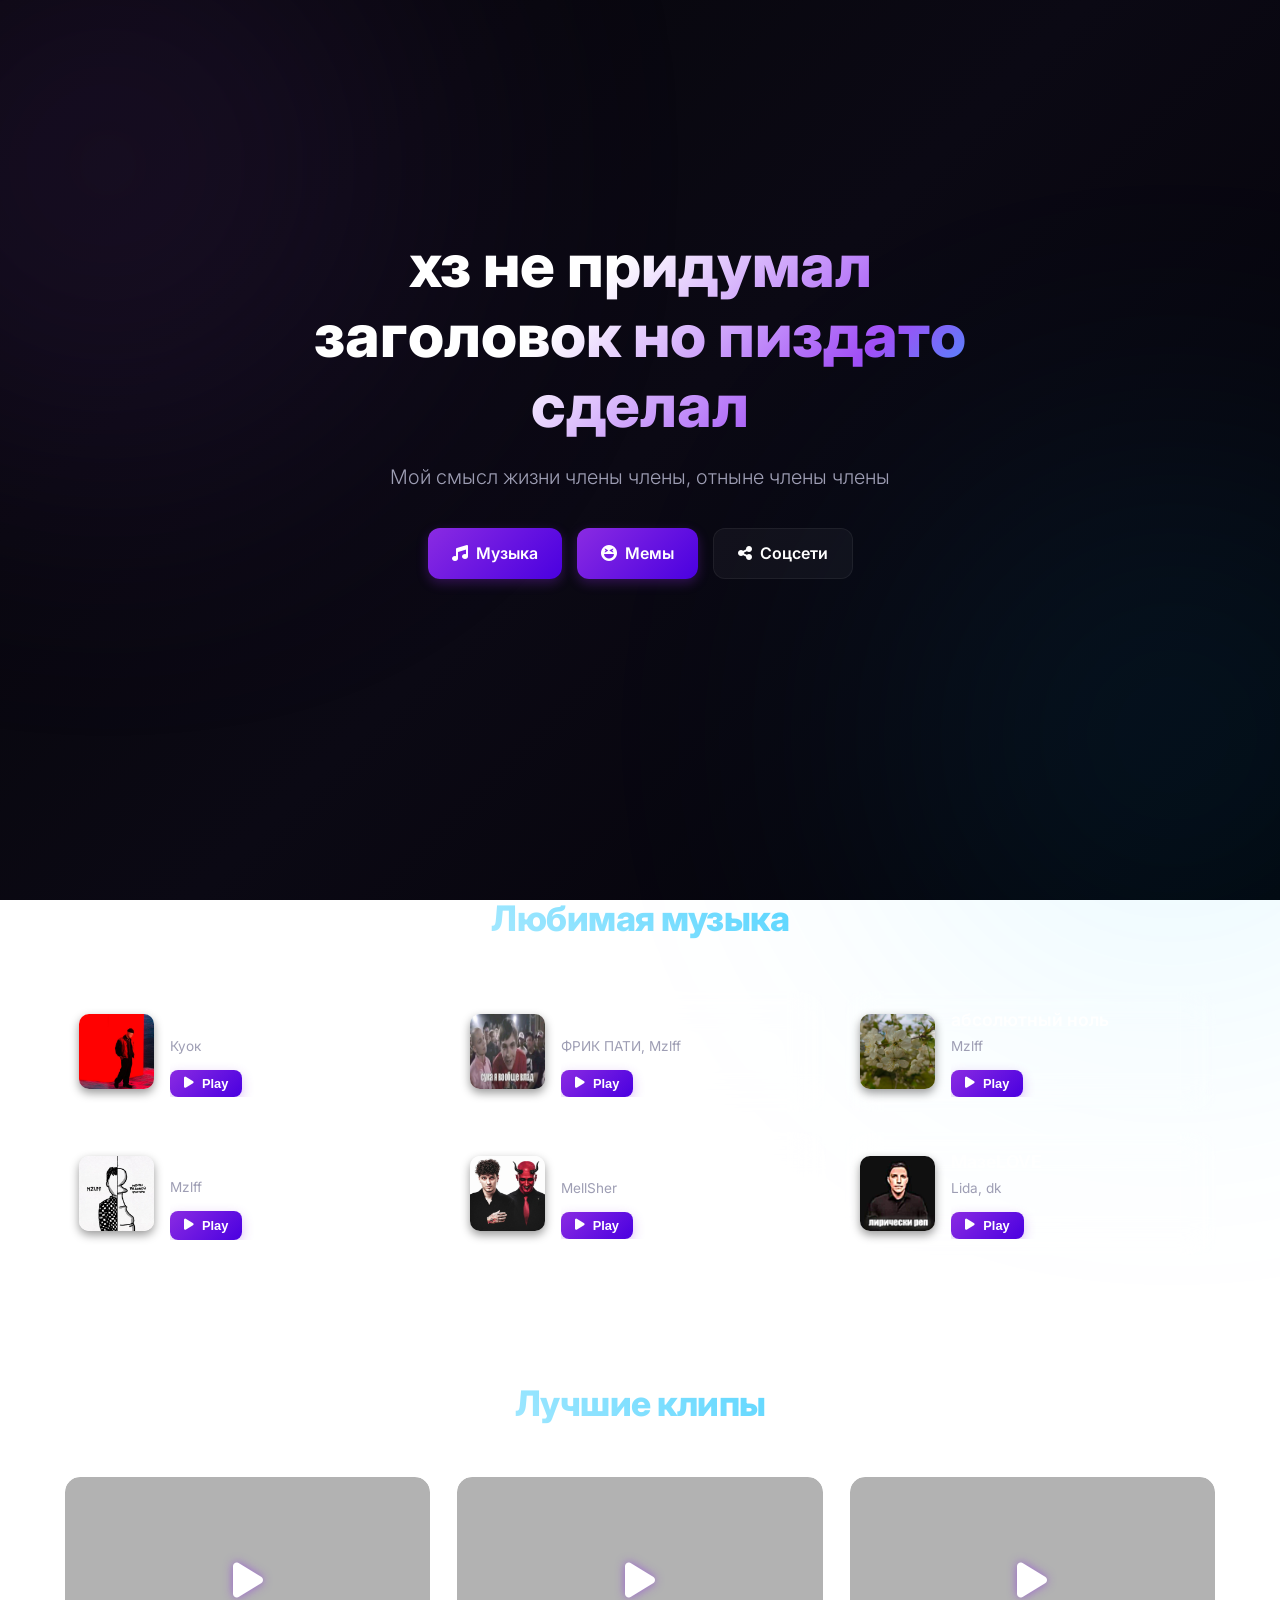
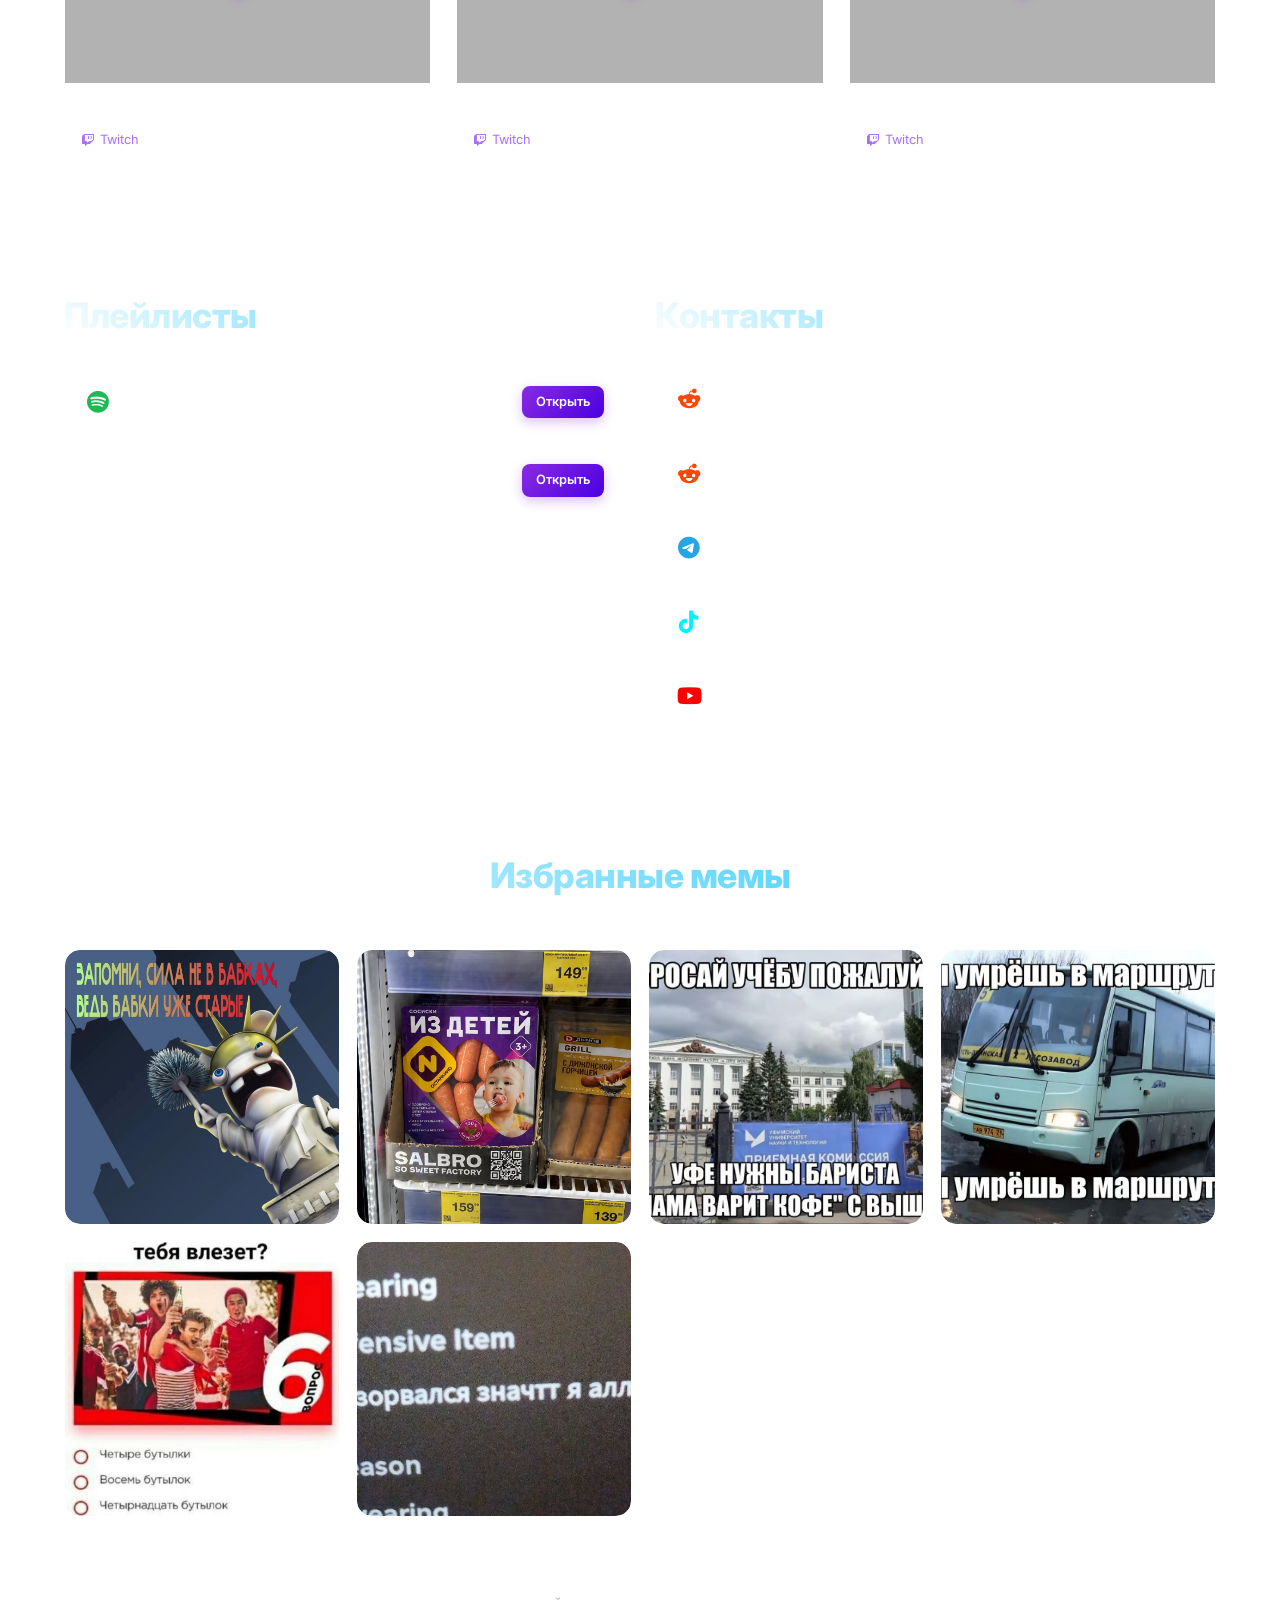
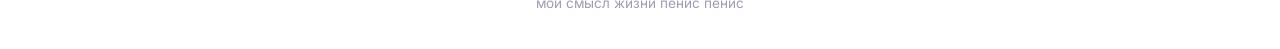
==== commit 727efeef: "Update index.html" ====
--- a/index.html
+++ b/index.html
@@ -3,7 +3,7 @@
 <head>
     <meta charset="UTF-8">
     <meta name="viewport" content="width=device-width, initial-scale=1.0">
-    <title>лучший сайт</title>
+    <title>Лучший сайт</title>
     <link rel="preconnect" href="https://fonts.googleapis.com">
     <link rel="preconnect" href="https://fonts.gstatic.com" crossorigin>
     <link href="https://fonts.googleapis.com/css2?family=Inter:wght@300;400;600;800&display=swap" rel="stylesheet">
@@ -11,18 +11,18 @@
     
     <style>
         :root {
-            --bg-gradient: linear-gradient(135deg, #09090e 0%, #110f24 50%, #07050f 100%);
-            --primary-glow: rgba(138, 43, 226, 0.6);
-            --secondary-glow: rgba(0, 191, 255, 0.4);
-            --glass-bg: rgba(255, 255, 255, 0.03);
-            --glass-border: rgba(255, 255, 255, 0.08);
-            --glass-hover-bg: rgba(255, 255, 255, 0.08);
-            --glass-hover-border: rgba(138, 43, 226, 0.4);
+            --bg-gradient: linear-gradient(135deg, #050508 0%, #0b0914 50%, #030207 100%);
+            --primary-glow: rgba(157, 78, 223, 0.5);
+            --secondary-glow: rgba(0, 191, 255, 0.35);
+            --glass-bg: rgba(255, 255, 255, 0.02);
+            --glass-border: rgba(255, 255, 255, 0.06);
+            --glass-hover-bg: rgba(255, 255, 255, 0.06);
+            --glass-hover-border: rgba(157, 78, 223, 0.5);
             --text-main: #ffffff;
-            --text-muted: #b3b3b3;
-            --accent-violet: #9d4edf;
+            --text-muted: #9e9eb4;
+            --accent-violet: #a04ef6;
             --accent-blue: #00bfff;
-            --transition-smooth: all 0.4s cubic-bezier(0.16, 1, 0.3, 1);
+            --transition-smooth: all 0.3s cubic-bezier(0.25, 0.8, 0.25, 1);
         }
 
         * { box-sizing: border-box; margin: 0; padding: 0; }
@@ -37,107 +37,108 @@
         }
 
         .blob {
-            position: fixed; width: 500px; height: 500px; border-radius: 50%;
-            pointer-events: none; z-index: -1; filter: blur(120px); opacity: 0.35;
-            animation: floatBlobs 20s infinite alternate;
-        }
-        .blob-1 { background: var(--primary-glow); top: -10%; left: -10%; }
-        .blob-2 { background: var(--secondary-glow); bottom: -10%; right: -10%; animation-delay: -10s; }
-        @keyframes floatBlobs { 0% { transform: translate(0, 0) scale(1); } 100% { transform: translate(80px, 50px) scale(1.15); } }
+            position: fixed; width: 600px; height: 600px; border-radius: 50%;
+            pointer-events: none; z-index: -1; filter: blur(140px); opacity: 0.25;
+            animation: floatBlobs 25s infinite alternate;
+        }
+        .blob-1 { background: var(--primary-glow); top: -15%; left: -15%; }
+        .blob-2 { background: var(--secondary-glow); bottom: -15%; right: -15%; animation-delay: -12s; }
+        @keyframes floatBlobs { 0% { transform: translate(0, 0) scale(1); } 100% { transform: translate(60px, 40px) scale(1.1); } }
 
         .container { max-width: 1200px; margin: 0 auto; padding: 0 24px; }
-        section { padding: 100px 0 60px 0; }
+        section { padding: 80px 0 40px 0; }
         .section-title {
-            font-size: 2.5rem; font-weight: 800; text-align: center; margin-bottom: 50px;
+            font-size: 2.2rem; font-weight: 800; text-align: center; margin-bottom: 45px;
             background: linear-gradient(45deg, var(--text-main), var(--accent-blue));
-            -webkit-background-clip: text; -webkit-text-fill-color: transparent; letter-spacing: -1px;
+            -webkit-background-clip: text; -webkit-text-fill-color: transparent; letter-spacing: -0.5px;
         }
 
         .glass-card {
-            background: var(--glass-bg); backdrop-filter: blur(12px); -webkit-backdrop-filter: blur(12px);
-            border: 1px solid var(--glass-border); border-radius: 20px; transition: var(--transition-smooth);
+            background: var(--glass-bg); backdrop-filter: blur(16px); -webkit-backdrop-filter: blur(16px);
+            border: 1px solid var(--glass-border); border-radius: 16px; transition: var(--transition-smooth);
         }
         .glass-card:hover {
             background: var(--glass-hover-bg); border-color: var(--glass-hover-border);
-            transform: translateY(-5px); box-shadow: 0 15px 35px rgba(138, 43, 226, 0.15), 0 5px 15px rgba(0, 191, 255, 0.1);
+            transform: translateY(-4px); box-shadow: 0 12px 30px rgba(160, 78, 246, 0.15);
         }
 
         .btn-glow {
-            display: inline-flex; align-items: center; justify-content: center; gap: 10px;
-            padding: 14px 28px; background: linear-gradient(135deg, #7b2cbf 0%, #3a0ca3 100%);
-            border: none; border-radius: 50px; color: white; font-weight: 600;
+            display: inline-flex; align-items: center; justify-content: center; gap: 8px;
+            padding: 12px 24px; background: linear-gradient(135deg, #8a2be2 0%, #4a00e0 100%);
+            border: none; border-radius: 12px; color: white; font-weight: 600;
             text-decoration: none; cursor: pointer; transition: var(--transition-smooth);
-            box-shadow: 0 4px 15px rgba(123, 44, 191, 0.4); position: relative; overflow: hidden;
+            box-shadow: 0 4px 12px rgba(138, 43, 226, 0.3); position: relative; overflow: hidden;
         }
         .btn-glow::before {
             content: ''; position: absolute; top: 0; left: -100%; width: 100%; height: 100%;
-            background: linear-gradient(90deg, transparent, rgba(255,255,255,0.2), transparent); transition: 0.5s;
+            background: linear-gradient(90deg, transparent, rgba(255,255,255,0.15), transparent); transition: 0.4s;
         }
         .btn-glow:hover::before { left: 100%; }
-        .btn-glow:hover { transform: scale(1.03); box-shadow: 0 8px 25px rgba(138, 43, 226, 0.7), 0 0 15px var(--accent-blue); }
-        .btn-secondary { background: rgba(255, 255, 255, 0.05); border: 1px solid var(--glass-border); }
-        .btn-secondary:hover { background: rgba(255, 255, 255, 0.15); border-color: var(--accent-blue); box-shadow: 0 0 20px rgba(0, 191, 255, 0.4); }
-
-        .hero { min-height: 100vh; display: flex; align-items: center; justify-content: center; text-align: center; position: relative; }
-        .hero-content { max-width: 800px; padding: 40px; z-index: 2; }
+        .btn-glow:hover { transform: translateY(-1px); box-shadow: 0 6px 20px rgba(138, 43, 226, 0.5); }
+        .btn-secondary { background: rgba(255, 255, 255, 0.04); border: 1px solid var(--glass-border); box-shadow: none; }
+        .btn-secondary:hover { background: rgba(255, 255, 255, 0.1); border-color: var(--accent-blue); box-shadow: 0 0 15px rgba(0, 191, 255, 0.2); }
+
+        .hero { min-height: 90vh; display: flex; align-items: center; justify-content: center; text-align: center; position: relative; }
+        .hero-content { max-width: 800px; padding: 20px; z-index: 2; }
         .hero h1 {
-            font-size: 4rem; font-weight: 800; line-height: 1.1; margin-bottom: 20px;
-            background: linear-gradient(135deg, #fff 30%, var(--accent-violet) 70%, var(--accent-blue) 100%);
-            -webkit-background-clip: text; -webkit-text-fill-color: transparent; animation: titleLoad 1s ease-out;
-        }
-        .hero p { font-size: 1.4rem; color: var(--text-muted); margin-bottom: 40px; font-weight: 300; }
-        .hero-buttons { display: flex; gap: 20px; justify-content: center; flex-wrap: wrap; }
-        @keyframes titleLoad { from { opacity: 0; transform: translateY(20px); filter: blur(10px); } to { opacity: 1; transform: translateY(0); filter: blur(0); } }
-
-        .music-grid { display: grid; grid-template-columns: repeat(auto-fill, minmax(340px, 1fr)); gap: 25px; }
-        .track-card { display: flex; align-items: center; padding: 16px; gap: 20px; }
-        .track-cover { width: 85px; height: 85px; border-radius: 12px; object-fit: cover; box-shadow: 0 4px 12px rgba(0,0,0,0.3); }
+            font-size: 3.8rem; font-weight: 800; line-height: 1.15; margin-bottom: 20px;
+            background: linear-gradient(135deg, #fff 40%, var(--accent-violet) 75%, var(--accent-blue) 100%);
+            -webkit-background-clip: text; -webkit-text-fill-color: transparent; animation: titleLoad 0.8s cubic-bezier(0.16, 1, 0.3, 1);
+        }
+        .hero p { font-size: 1.25rem; color: var(--text-muted); margin-bottom: 35px; font-weight: 300; }
+        .hero-buttons { display: flex; gap: 15px; justify-content: center; flex-wrap: wrap; }
+        @keyframes titleLoad { from { opacity: 0; transform: translateY(15px); filter: blur(5px); } to { opacity: 1; transform: translateY(0); filter: blur(0); } }
+
+        .music-grid { display: grid; grid-template-columns: repeat(auto-fill, minmax(340px, 1fr)); gap: 20px; }
+        .track-card { display: flex; align-items: center; padding: 14px; gap: 16px; }
+        .track-cover { width: 75px; height: 75px; border-radius: 10px; object-fit: cover; box-shadow: 0 4px 10px rgba(0,0,0,0.4); }
         .track-info { flex-grow: 1; overflow: hidden; }
-        .track-title { font-size: 1.15rem; font-weight: 600; white-space: nowrap; overflow: hidden; text-overflow: ellipsis; margin-bottom: 4px; }
-        .track-artist { color: var(--text-muted); font-size: 0.9rem; white-space: nowrap; overflow: hidden; text-overflow: ellipsis; margin-bottom: 10px; }
+        .track-title { font-size: 1.1rem; font-weight: 600; white-space: nowrap; overflow: hidden; text-overflow: ellipsis; margin-bottom: 2px; }
+        .track-artist { color: var(--text-muted); font-size: 0.85rem; white-space: nowrap; overflow: hidden; text-overflow: ellipsis; margin-bottom: 12px; }
         .track-actions { display: flex; gap: 8px; }
-        .track-actions .btn-glow { padding: 8px 16px; font-size: 0.85rem; border-radius: 8px; }
-
-        .clips-grid { display: grid; grid-template-columns: repeat(auto-fill, minmax(340px, 1fr)); gap: 30px; }
+        .track-actions .btn-glow { padding: 6px 14px; font-size: 0.8rem; border-radius: 8px; }
+
+        .clips-grid { display: grid; grid-template-columns: repeat(auto-fill, minmax(340px, 1fr)); gap: 25px; }
         .clip-card { overflow: hidden; display: flex; flex-direction: column; text-decoration: none; color: inherit; }
-        .clip-thumbnail-wrapper { position: relative; width: 100%; padding-top: 56.25%; background: rgba(0,0,0,0.2); border-radius: 19px 19px 0 0; overflow: hidden; }
-        .clip-thumbnail-wrapper i { position: absolute; top: 50%; left: 50%; transform: translate(-50%, -50%) scale(1); font-size: 3rem; color: #fff; text-shadow: 0 0 15px rgba(138,43,226,0.6); transition: var(--transition-smooth); z-index: 2; }
-        .clip-card:hover .clip-thumbnail-wrapper i { transform: translate(-50%, -50%) scale(1.2); color: var(--accent-blue); }
-        .clip-thumbnail { position: absolute; top: 0; left: 0; width: 100%; height: 100%; object-fit: cover; opacity: 0.6; transition: var(--transition-smooth); }
-        .clip-card:hover .clip-thumbnail { opacity: 0.9; transform: scale(1.05); }
-        .clip-meta { padding: 20px; }
-        .clip-name { font-size: 1.1rem; font-weight: 600; margin-bottom: 5px; }
-        .clip-platform { font-size: 0.85rem; color: #a970ff; display: flex; align-items: center; gap: 6px; }
-
-        .links-layout { display: grid; grid-template-columns: 1fr 1fr; gap: 40px; }
-        .playlists-box, .socials-box { display: flex; flex-direction: column; gap: 15px; }
-        .link-item { display: flex; align-items: center; justify-content: space-between; padding: 18px 24px; text-decoration: none; color: inherit; }
-        .link-left { display: flex; align-items: center; gap: 15px; font-size: 1.2rem; font-weight: 600; }
-        .link-left i { font-size: 1.5rem; width: 30px; text-align: center; }
+        .clip-thumbnail-wrapper { position: relative; width: 100%; padding-top: 56.25%; background: rgba(0,0,0,0.3); border-radius: 15px 15px 0 0; overflow: hidden; }
+        .clip-thumbnail-wrapper i { position: absolute; top: 50%; left: 50%; transform: translate(-50%, -50%) scale(1); font-size: 2.5rem; color: #fff; text-shadow: 0 0 10px rgba(138,43,226,0.6); transition: var(--transition-smooth); z-index: 2; }
+        .clip-card:hover .clip-thumbnail-wrapper i { transform: translate(-50%, -50%) scale(1.15); color: var(--accent-blue); }
+        .clip-thumbnail { position: absolute; top: 0; left: 0; width: 100%; height: 100%; object-fit: cover; opacity: 0.5; transition: var(--transition-smooth); }
+        .clip-card:hover .clip-thumbnail { opacity: 0.85; transform: scale(1.03); }
+        .clip-meta { padding: 16px; }
+        .clip-name { font-size: 1.05rem; font-weight: 600; margin-bottom: 4px; }
+        .clip-platform { font-size: 0.8rem; color: #a970ff; display: flex; align-items: center; gap: 6px; }
+
+        .links-layout { display: grid; grid-template-columns: 1fr 1fr; gap: 30px; }
+        .playlists-box, .socials-box { display: flex; flex-direction: column; gap: 12px; }
+        .link-item { display: flex; align-items: center; justify-content: space-between; padding: 16px 20px; text-decoration: none; color: inherit; }
+        .link-left { display: flex; align-items: center; gap: 12px; font-size: 1.1rem; font-weight: 600; }
+        .link-left i { font-size: 1.4rem; width: 26px; text-align: center; }
         .fa-spotify { color: #1DB954; } .fa-youtube { color: #FF0000; } .fa-reddit-alien { color: #FF4500; } .fa-telegram { color: #26A5E4; } .fa-tiktok { color: #00f2fe; }
 
-        .meme-grid { display: grid; grid-template-columns: repeat(auto-fill, minmax(280px, 1fr)); gap: 20px; }
+        .meme-grid { display: grid; grid-template-columns: repeat(auto-fill, minmax(260px, 1fr)); gap: 16px; }
         .meme-item { overflow: hidden; cursor: pointer; position: relative; }
-        .meme-img-box { width: 100%; padding-top: 100%; position: relative; overflow: hidden; border-radius: 19px; }
+        .meme-img-box { width: 100%; padding-top: 100%; position: relative; overflow: hidden; border-radius: 15px; }
         .meme-img { position: absolute; top: 0; left: 0; width: 100%; height: 100%; object-fit: cover; transition: var(--transition-smooth); }
-        .meme-overlay { position: absolute; bottom: 0; left: 0; right: 0; background: linear-gradient(transparent, rgba(0,0,0,0.8)); padding: 20px; opacity: 0; transition: var(--transition-smooth); }
-        .meme-item:hover .meme-img { transform: scale(1.08); }
+        .meme-overlay { position: absolute; bottom: 0; left: 0; right: 0; background: linear-gradient(transparent, rgba(0,0,0,0.85)); padding: 15px; opacity: 0; transition: var(--transition-smooth); }
+        .meme-item:hover .meme-img { transform: scale(1.05); }
         .meme-item:hover .meme-overlay { opacity: 1; }
-        .meme-title { font-weight: 600; font-size: 1rem; }
-
-        .modal { position: fixed; top: 0; left: 0; width: 100%; height: 100%; background: rgba(5, 4, 10, 0.85); backdrop-filter: blur(20px); -webkit-backdrop-filter: blur(20px); z-index: 999; display: flex; align-items: center; justify-content: center; opacity: 0; pointer-events: none; transition: opacity 0.4s ease; padding: 20px; }
+        .meme-title { font-weight: 600; font-size: 0.95rem; }
+
+        .modal { position: fixed; top: 0; left: 0; width: 100%; height: 100%; background: rgba(3, 2, 6, 0.9); backdrop-filter: blur(15px); -webkit-backdrop-filter: blur(15px); z-index: 999; display: flex; align-items: center; justify-content: center; opacity: 0; pointer-events: none; transition: opacity 0.3s ease; padding: 20px; }
         .modal.active { opacity: 1; pointer-events: auto; }
-        .modal-content { max-width: 600px; width: 100%; padding: 40px; position: relative; max-height: 80vh; overflow-y: auto; transform: scale(0.9); transition: var(--transition-smooth); text-align: center; }
+        .modal-content { max-width: 550px; width: 100%; padding: 30px; position: relative; max-height: 80vh; overflow-y: auto; transform: scale(0.95); transition: var(--transition-smooth); text-align: center; }
         .modal.active .modal-content { transform: scale(1); }
-        .modal-close { position: absolute; top: 20px; right: 20px; background: none; border: none; color: #fff; font-size: 1.5rem; cursor: pointer; opacity: 0.6; transition: 0.2s; }
+        .modal-close { position: absolute; top: 15px; right: 15px; background: none; border: none; color: #fff; font-size: 1.4rem; cursor: pointer; opacity: 0.5; transition: 0.2s; }
         .modal-close:hover { opacity: 1; color: var(--accent-blue); }
-        .lyrics-text { white-space: pre-line; font-size: 1.1rem; color: #e0e0e0; line-height: 1.8; }
-        .modal-image { max-width: 100%; max-height: 70vh; border-radius: 12px; box-shadow: 0 10px 30px rgba(0,0,0,0.5); }
-        .modal-content::-webkit-scrollbar { width: 6px; }
-        .modal-content::-webkit-scrollbar-thumb { background: rgba(255,255,255,0.1); border-radius: 10px; }
-
-        @media (max-width: 992px) { .links-layout { grid-template-columns: 1fr; gap: 30px; } }
-        @media (max-width: 768px) { .hero h1 { font-size: 2.8rem; } .hero p { font-size: 1.1rem; } section { padding: 60px 0 40px 0; } .section-title { font-size: 2rem; margin-bottom: 35px; } .music-grid { grid-template-columns: 1fr; } }
+        .lyrics-text { white-space: pre-line; font-size: 1rem; color: #e2e2e8; line-height: 1.7; text-align: center; }
+        .modal-image { max-width: 100%; max-height: 70vh; border-radius: 10px; box-shadow: 0 8px 25px rgba(0,0,0,0.6); }
+        
+        .modal-content::-webkit-scrollbar { width: 4px; }
+        .modal-content::-webkit-scrollbar-thumb { background: rgba(255,255,255,0.15); border-radius: 10px; }
+
+        @media (max-width: 992px) { .links-layout { grid-template-columns: 1fr; gap: 20px; } }
+        @media (max-width: 768px) { .hero h1 { font-size: 2.5rem; } .hero p { font-size: 1.1rem; } section { padding: 50px 0 30px 0; } .section-title { font-size: 1.8rem; margin-bottom: 30px; } .music-grid { grid-template-columns: 1fr; } }
     </style>
 </head>
 <body>
@@ -171,11 +172,11 @@
         <section id="socials">
             <div class="links-layout">
                 <div>
-                    <h2 class="section-title" style="text-align: left; margin-bottom: 30px;">Плейлисты</h2>
+                    <h2 class="section-title" style="text-align: left; margin-bottom: 25px;">Плейлисты</h2>
                     <div class="playlists-box" id="playlists-container"></div>
                 </div>
                 <div>
-                    <h2 class="section-title" style="text-align: left; margin-bottom: 30px;">Контакты</h2>
+                    <h2 class="section-title" style="text-align: left; margin-bottom: 25px;">Контакты</h2>
                     <div class="socials-box" id="socials-container"></div>
                 </div>
             </div>
@@ -187,7 +188,7 @@
         </section>
     </main>
 
-    <footer style="text-align: center; padding: 40px 0; color: var(--text-muted); font-size: 0.9rem; border-top: 1px solid var(--glass-border);">
+    <footer style="text-align: center; padding: 35px 0; color: var(--text-muted); font-size: 0.85rem; border-top: 1px solid var(--glass-border);">
         <p>мой смысл жизни пенис пенис</p>
     </footer>
 
@@ -200,7 +201,6 @@
 
     <script src="config.js"></script>
     <script>
-        // Создаем глобальный плеер для сайта
         let currentAudio = new Audio();
         let currentPlayingId = null;
 
@@ -212,7 +212,6 @@
             if(typeof memes !== 'undefined') renderMemes();
             setupModalLogic();
 
-            // Следим за окончанием трека
             currentAudio.addEventListener('ended', () => {
                 const playBtn = document.getElementById(`play-btn-${currentPlayingId}`);
                 if (playBtn) playBtn.innerHTML = '<i class="fa-solid fa-play"></i> Play';
@@ -239,13 +238,11 @@
         function togglePlay(id, src) {
             const playBtn = document.getElementById(`play-btn-${id}`);
             
-            // Если трек забит заглушкой или пустой
             if (!src || src === '#') {
                 alert('Этот трек еще не загружен на хостинг.');
                 return;
             }
 
-            // Если кликнули на тот же трек, который играет сейчас
             if (currentPlayingId === id) {
                 if (currentAudio.paused) {
                     currentAudio.play();
@@ -257,14 +254,15 @@
                 return;
             }
 
-            // Если играет ДРУГОЙ трек, сначала сбрасываем старую кнопку
             if (currentPlayingId !== null) {
                 const oldPlayBtn = document.getElementById(`play-btn-${currentPlayingId}`);
                 if (oldPlayBtn) oldPlayBtn.innerHTML = '<i class="fa-solid fa-play"></i> Play';
             }
 
-            // Запускаем новый трек
-            currentAudio.src = src;
+            // Кодирование URI + Кэш-бастер для стабильного запуска на GitHub Pages
+            const cleanSrc = encodeURIComponent(src.trim()).replace(/%2F/g, '/');
+            currentAudio.src = cleanSrc + '?v=' + new Date().getTime();
+            
             currentAudio.play().then(() => {
                 currentPlayingId = id;
                 playBtn.innerHTML = '<i class="fa-solid fa-pause"></i> Pause';
@@ -293,7 +291,7 @@
             document.getElementById("playlists-container").innerHTML = playlists.map(p => `
                 <a href="${p.url}" target="_blank" class="link-item glass-card">
                     <div class="link-left"><i class="${p.icon}"></i><span>${p.name}</span></div>
-                    <span class="btn-glow" style="padding: 8px 16px; font-size: 0.85rem; border-radius: 8px;">Открыть</span>
+                    <span class="btn-glow" style="padding: 6px 14px; font-size: 0.8rem; border-radius: 8px;">Открыть</span>
                 </a>
             `).join('');
         }
@@ -302,7 +300,7 @@
             document.getElementById("socials-container").innerHTML = socials.map(s => `
                 <a href="${s.url}" target="_blank" class="link-item glass-card">
                     <div class="link-left"><i class="${s.icon}"></i><span>${s.name}</span></div>
-                    <span class="btn-glow btn-secondary" style="padding: 8px 16px; font-size: 0.85rem; border-radius: 8px;"><i class="fa-solid fa-arrow-up-right-from-square"></i></span>
+                    <span class="btn-glow btn-secondary" style="padding: 6px 14px; font-size: 0.8rem; border-radius: 8px;"><i class="fa-solid fa-arrow-up-right-from-square"></i></span>
                 </a>
             `).join('');
         }
@@ -315,42 +313,34 @@
                 </div>
             `).join('');
         }
-function togglePlay(id, src) {
-    const playBtn = document.getElementById(`play-btn-${id}`);
-    
-    if (!src || src === '#') {
-        alert('Этот трек еще не загружен на хостинг.');
-        return;
-    }
-
-    // Если кликнули на тот же трек, который играет сейчас
-    if (currentPlayingId === id) {
-        if (currentAudio.paused) {
-            currentAudio.play();
-            playBtn.innerHTML = '<i class="fa-solid fa-pause"></i> Pause';
-        } else {
-            currentAudio.pause();
-            playBtn.innerHTML = '<i class="fa-solid fa-play"></i> Play';
-        }
-        return;
-    }
-
-    // Если играет ДРУГОЙ трек, сбрасываем старую кнопку
-    if (currentPlayingId !== null) {
-        const oldPlayBtn = document.getElementById(`play-btn-${currentPlayingId}`);
-        if (oldPlayBtn) oldPlayBtn.innerHTML = '<i class="fa-solid fa-play"></i> Play';
-    }
-
-    // ХИТРЫЙ ХАК: Кодируем пробелы/кириллицу и добавляем обход кэша (?v=время)
-    // Чтобы GitHub отдавал файл моментально с первой попытки
-    const cleanSrc = encodeURIComponent(src.trim()).replace(/%2F/g, '/');
-    currentAudio.src = cleanSrc + '?v=' + new Date().getTime();
-    
-    currentAudio.play().then(() => {
-        currentPlayingId = id;
-        playBtn.innerHTML = '<i class="fa-solid fa-pause"></i> Pause';
-    }).catch(err => {
-        console.error("Ошибка воспроизведения файла:", err);
-        alert("Не удалось воспроизвести файл. Проверь правильность имени mp3 на GitHub.");
-    });
-}
+
+        function setupModalLogic() {
+            const modal = document.getElementById("universal-modal");
+            const closeBtn = document.getElementById("modal-close-btn");
+            
+            closeBtn.addEventListener("click", () => modal.classList.remove("active"));
+            modal.addEventListener("click", (e) => { if(e.target === modal) modal.classList.remove("active"); });
+        }
+
+        window.openLyrics = function(id) {
+            const track = tracks.find(t => t.id === id);
+            if(!track || !track.lyrics) return;
+            
+            document.getElementById("modal-body").innerHTML = `
+                <h3 style="font-size: 1.5rem; margin-bottom: 5px;">${track.title}</h3>
+                <p style="color: var(--text-muted); margin-bottom: 25px;">${track.artist}</p>
+                <div class="lyrics-text">${track.lyrics}</div>
+            `;
+            document.getElementById("universal-modal").classList.add("active");
+        };
+
+        window.openMeme = function(src, title) {
+            document.getElementById("modal-body").innerHTML = `
+                <img src="${src}" class="modal-image" alt="${title}" onerror="this.src='https://images.unsplash.com/photo-1618005182384-a83a8bd57fbe?q=80&w=600'">
+                <h3 style="font-size: 1.2rem; margin-top: 15px; font-weight: 600;">${title}</h3>
+            `;
+            document.getElementById("universal-modal").classList.add("active");
+        };
+    </script>
+</body>
+</html>
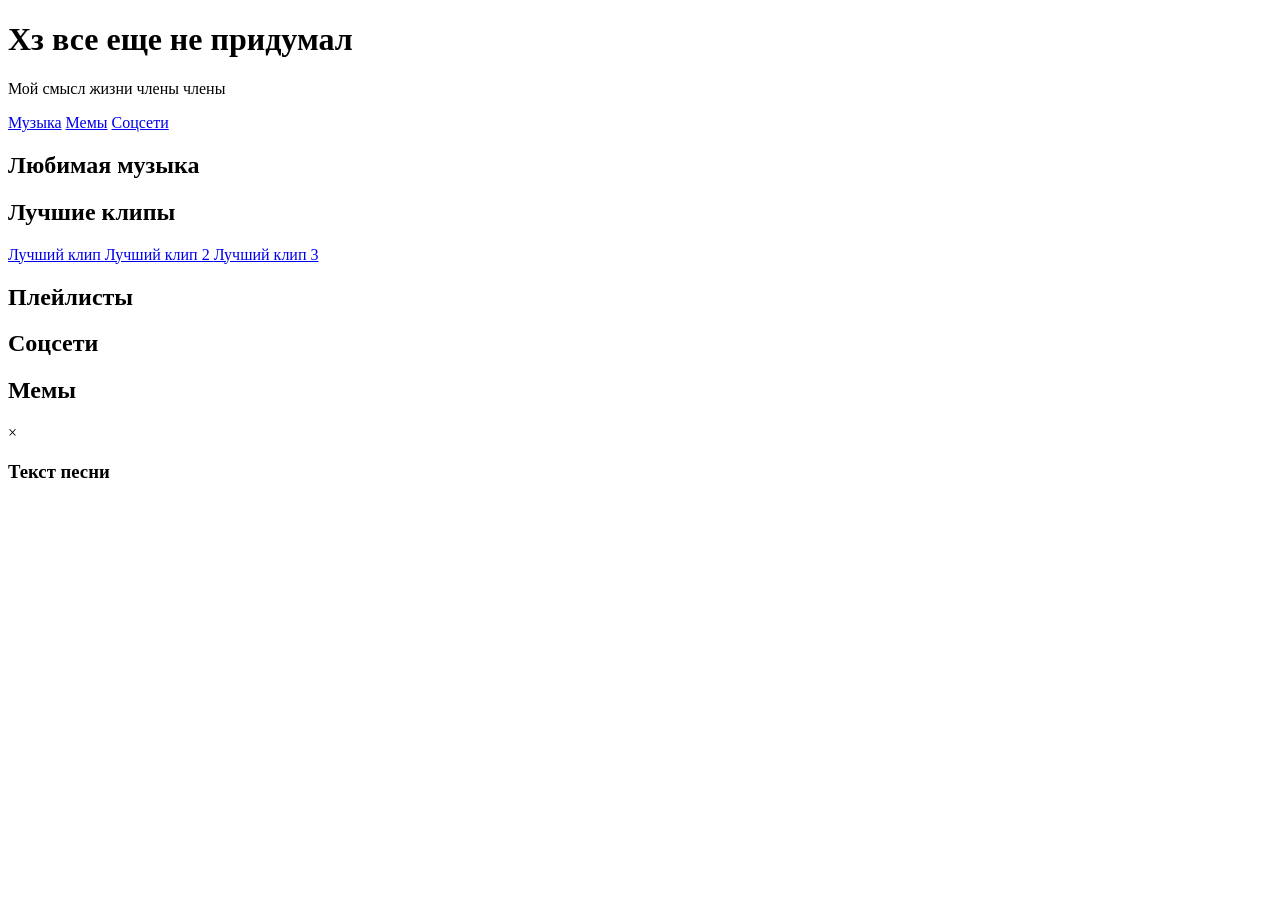
==== commit 07e4305f: "Update index.html" ====
--- a/index.html
+++ b/index.html
@@ -1,346 +1,135 @@
 <!DOCTYPE html>
 <html lang="ru">
 <head>
-    <meta charset="UTF-8">
-    <meta name="viewport" content="width=device-width, initial-scale=1.0">
-    <title>Лучший сайт</title>
-    <link rel="preconnect" href="https://fonts.googleapis.com">
-    <link rel="preconnect" href="https://fonts.gstatic.com" crossorigin>
-    <link href="https://fonts.googleapis.com/css2?family=Inter:wght@300;400;600;800&display=swap" rel="stylesheet">
-    <link rel="stylesheet" href="https://cdnjs.cloudflare.com/ajax/libs/font-awesome/6.4.0/css/all.min.css">
-    
-    <style>
-        :root {
-            --bg-gradient: linear-gradient(135deg, #050508 0%, #0b0914 50%, #030207 100%);
-            --primary-glow: rgba(157, 78, 223, 0.5);
-            --secondary-glow: rgba(0, 191, 255, 0.35);
-            --glass-bg: rgba(255, 255, 255, 0.02);
-            --glass-border: rgba(255, 255, 255, 0.06);
-            --glass-hover-bg: rgba(255, 255, 255, 0.06);
-            --glass-hover-border: rgba(157, 78, 223, 0.5);
-            --text-main: #ffffff;
-            --text-muted: #9e9eb4;
-            --accent-violet: #a04ef6;
-            --accent-blue: #00bfff;
-            --transition-smooth: all 0.3s cubic-bezier(0.25, 0.8, 0.25, 1);
-        }
 
-        * { box-sizing: border-box; margin: 0; padding: 0; }
-        html { scroll-behavior: smooth; }
-        body {
-            font-family: 'Inter', sans-serif;
-            background: var(--bg-gradient);
-            background-attachment: fixed;
-            color: var(--text-main);
-            overflow-x: hidden;
-            line-height: 1.6;
-        }
+<meta charset="UTF-8">
+<meta name="viewport" content="width=device-width,initial-scale=1">
 
-        .blob {
-            position: fixed; width: 600px; height: 600px; border-radius: 50%;
-            pointer-events: none; z-index: -1; filter: blur(140px); opacity: 0.25;
-            animation: floatBlobs 25s infinite alternate;
-        }
-        .blob-1 { background: var(--primary-glow); top: -15%; left: -15%; }
-        .blob-2 { background: var(--secondary-glow); bottom: -15%; right: -15%; animation-delay: -12s; }
-        @keyframes floatBlobs { 0% { transform: translate(0, 0) scale(1); } 100% { transform: translate(60px, 40px) scale(1.1); } }
+<title>Хз все еще не придумал</title>
 
-        .container { max-width: 1200px; margin: 0 auto; padding: 0 24px; }
-        section { padding: 80px 0 40px 0; }
-        .section-title {
-            font-size: 2.2rem; font-weight: 800; text-align: center; margin-bottom: 45px;
-            background: linear-gradient(45deg, var(--text-main), var(--accent-blue));
-            -webkit-background-clip: text; -webkit-text-fill-color: transparent; letter-spacing: -0.5px;
-        }
+<link rel="stylesheet" href="style.css">
 
-        .glass-card {
-            background: var(--glass-bg); backdrop-filter: blur(16px); -webkit-backdrop-filter: blur(16px);
-            border: 1px solid var(--glass-border); border-radius: 16px; transition: var(--transition-smooth);
-        }
-        .glass-card:hover {
-            background: var(--glass-hover-bg); border-color: var(--glass-hover-border);
-            transform: translateY(-4px); box-shadow: 0 12px 30px rgba(160, 78, 246, 0.15);
-        }
+<link rel="stylesheet"
+href="https://cdnjs.cloudflare.com/ajax/libs/font-awesome/6.5.2/css/all.min.css">
 
-        .btn-glow {
-            display: inline-flex; align-items: center; justify-content: center; gap: 8px;
-            padding: 12px 24px; background: linear-gradient(135deg, #8a2be2 0%, #4a00e0 100%);
-            border: none; border-radius: 12px; color: white; font-weight: 600;
-            text-decoration: none; cursor: pointer; transition: var(--transition-smooth);
-            box-shadow: 0 4px 12px rgba(138, 43, 226, 0.3); position: relative; overflow: hidden;
-        }
-        .btn-glow::before {
-            content: ''; position: absolute; top: 0; left: -100%; width: 100%; height: 100%;
-            background: linear-gradient(90deg, transparent, rgba(255,255,255,0.15), transparent); transition: 0.4s;
-        }
-        .btn-glow:hover::before { left: 100%; }
-        .btn-glow:hover { transform: translateY(-1px); box-shadow: 0 6px 20px rgba(138, 43, 226, 0.5); }
-        .btn-secondary { background: rgba(255, 255, 255, 0.04); border: 1px solid var(--glass-border); box-shadow: none; }
-        .btn-secondary:hover { background: rgba(255, 255, 255, 0.1); border-color: var(--accent-blue); box-shadow: 0 0 15px rgba(0, 191, 255, 0.2); }
+</head>
 
-        .hero { min-height: 90vh; display: flex; align-items: center; justify-content: center; text-align: center; position: relative; }
-        .hero-content { max-width: 800px; padding: 20px; z-index: 2; }
-        .hero h1 {
-            font-size: 3.8rem; font-weight: 800; line-height: 1.15; margin-bottom: 20px;
-            background: linear-gradient(135deg, #fff 40%, var(--accent-violet) 75%, var(--accent-blue) 100%);
-            -webkit-background-clip: text; -webkit-text-fill-color: transparent; animation: titleLoad 0.8s cubic-bezier(0.16, 1, 0.3, 1);
-        }
-        .hero p { font-size: 1.25rem; color: var(--text-muted); margin-bottom: 35px; font-weight: 300; }
-        .hero-buttons { display: flex; gap: 15px; justify-content: center; flex-wrap: wrap; }
-        @keyframes titleLoad { from { opacity: 0; transform: translateY(15px); filter: blur(5px); } to { opacity: 1; transform: translateY(0); filter: blur(0); } }
-
-        .music-grid { display: grid; grid-template-columns: repeat(auto-fill, minmax(340px, 1fr)); gap: 20px; }
-        .track-card { display: flex; align-items: center; padding: 14px; gap: 16px; }
-        .track-cover { width: 75px; height: 75px; border-radius: 10px; object-fit: cover; box-shadow: 0 4px 10px rgba(0,0,0,0.4); }
-        .track-info { flex-grow: 1; overflow: hidden; }
-        .track-title { font-size: 1.1rem; font-weight: 600; white-space: nowrap; overflow: hidden; text-overflow: ellipsis; margin-bottom: 2px; }
-        .track-artist { color: var(--text-muted); font-size: 0.85rem; white-space: nowrap; overflow: hidden; text-overflow: ellipsis; margin-bottom: 12px; }
-        .track-actions { display: flex; gap: 8px; }
-        .track-actions .btn-glow { padding: 6px 14px; font-size: 0.8rem; border-radius: 8px; }
-
-        .clips-grid { display: grid; grid-template-columns: repeat(auto-fill, minmax(340px, 1fr)); gap: 25px; }
-        .clip-card { overflow: hidden; display: flex; flex-direction: column; text-decoration: none; color: inherit; }
-        .clip-thumbnail-wrapper { position: relative; width: 100%; padding-top: 56.25%; background: rgba(0,0,0,0.3); border-radius: 15px 15px 0 0; overflow: hidden; }
-        .clip-thumbnail-wrapper i { position: absolute; top: 50%; left: 50%; transform: translate(-50%, -50%) scale(1); font-size: 2.5rem; color: #fff; text-shadow: 0 0 10px rgba(138,43,226,0.6); transition: var(--transition-smooth); z-index: 2; }
-        .clip-card:hover .clip-thumbnail-wrapper i { transform: translate(-50%, -50%) scale(1.15); color: var(--accent-blue); }
-        .clip-thumbnail { position: absolute; top: 0; left: 0; width: 100%; height: 100%; object-fit: cover; opacity: 0.5; transition: var(--transition-smooth); }
-        .clip-card:hover .clip-thumbnail { opacity: 0.85; transform: scale(1.03); }
-        .clip-meta { padding: 16px; }
-        .clip-name { font-size: 1.05rem; font-weight: 600; margin-bottom: 4px; }
-        .clip-platform { font-size: 0.8rem; color: #a970ff; display: flex; align-items: center; gap: 6px; }
-
-        .links-layout { display: grid; grid-template-columns: 1fr 1fr; gap: 30px; }
-        .playlists-box, .socials-box { display: flex; flex-direction: column; gap: 12px; }
-        .link-item { display: flex; align-items: center; justify-content: space-between; padding: 16px 20px; text-decoration: none; color: inherit; }
-        .link-left { display: flex; align-items: center; gap: 12px; font-size: 1.1rem; font-weight: 600; }
-        .link-left i { font-size: 1.4rem; width: 26px; text-align: center; }
-        .fa-spotify { color: #1DB954; } .fa-youtube { color: #FF0000; } .fa-reddit-alien { color: #FF4500; } .fa-telegram { color: #26A5E4; } .fa-tiktok { color: #00f2fe; }
-
-        .meme-grid { display: grid; grid-template-columns: repeat(auto-fill, minmax(260px, 1fr)); gap: 16px; }
-        .meme-item { overflow: hidden; cursor: pointer; position: relative; }
-        .meme-img-box { width: 100%; padding-top: 100%; position: relative; overflow: hidden; border-radius: 15px; }
-        .meme-img { position: absolute; top: 0; left: 0; width: 100%; height: 100%; object-fit: cover; transition: var(--transition-smooth); }
-        .meme-overlay { position: absolute; bottom: 0; left: 0; right: 0; background: linear-gradient(transparent, rgba(0,0,0,0.85)); padding: 15px; opacity: 0; transition: var(--transition-smooth); }
-        .meme-item:hover .meme-img { transform: scale(1.05); }
-        .meme-item:hover .meme-overlay { opacity: 1; }
-        .meme-title { font-weight: 600; font-size: 0.95rem; }
-
-        .modal { position: fixed; top: 0; left: 0; width: 100%; height: 100%; background: rgba(3, 2, 6, 0.9); backdrop-filter: blur(15px); -webkit-backdrop-filter: blur(15px); z-index: 999; display: flex; align-items: center; justify-content: center; opacity: 0; pointer-events: none; transition: opacity 0.3s ease; padding: 20px; }
-        .modal.active { opacity: 1; pointer-events: auto; }
-        .modal-content { max-width: 550px; width: 100%; padding: 30px; position: relative; max-height: 80vh; overflow-y: auto; transform: scale(0.95); transition: var(--transition-smooth); text-align: center; }
-        .modal.active .modal-content { transform: scale(1); }
-        .modal-close { position: absolute; top: 15px; right: 15px; background: none; border: none; color: #fff; font-size: 1.4rem; cursor: pointer; opacity: 0.5; transition: 0.2s; }
-        .modal-close:hover { opacity: 1; color: var(--accent-blue); }
-        .lyrics-text { white-space: pre-line; font-size: 1rem; color: #e2e2e8; line-height: 1.7; text-align: center; }
-        .modal-image { max-width: 100%; max-height: 70vh; border-radius: 10px; box-shadow: 0 8px 25px rgba(0,0,0,0.6); }
-        
-        .modal-content::-webkit-scrollbar { width: 4px; }
-        .modal-content::-webkit-scrollbar-thumb { background: rgba(255,255,255,0.15); border-radius: 10px; }
-
-        @media (max-width: 992px) { .links-layout { grid-template-columns: 1fr; gap: 20px; } }
-        @media (max-width: 768px) { .hero h1 { font-size: 2.5rem; } .hero p { font-size: 1.1rem; } section { padding: 50px 0 30px 0; } .section-title { font-size: 1.8rem; margin-bottom: 30px; } .music-grid { grid-template-columns: 1fr; } }
-    </style>
-</head>
 <body>
 
-    <div class="blob blob-1"></div>
-    <div class="blob blob-2"></div>
+<div class="bg"></div>
 
-    <header class="hero">
-        <div class="hero-content">
-            <h1>хз не придумал заголовок но пиздато сделал</h1>
-            <p>Мой смысл жизни члены члены, отныне члены члены</p>
-            <div class="hero-buttons">
-                <a href="#music" class="btn-glow"><i class="fa-solid fa-music"></i> Музыка</a>
-                <a href="#memes" class="btn-glow"><i class="fa-solid fa-face-laugh-squint"></i> Мемы</a>
-                <a href="#socials" class="btn-glow btn-secondary"><i class="fa-solid fa-share-nodes"></i> Соцсети</a>
-            </div>
-        </div>
-    </header>
+<header class="hero">
 
-    <main class="container">
-        <section id="music">
-            <h2 class="section-title">Любимая музыка</h2>
-            <div class="music-grid" id="music-container"></div>
-        </section>
+<h1>Хз все еще не придумал</h1>
 
-        <section id="clips">
-            <h2 class="section-title">Лучшие клипы</h2>
-            <div class="clips-grid" id="clips-container"></div>
-        </section>
+<p>Мой смысл жизни члены члены</p>
 
-        <section id="socials">
-            <div class="links-layout">
-                <div>
-                    <h2 class="section-title" style="text-align: left; margin-bottom: 25px;">Плейлисты</h2>
-                    <div class="playlists-box" id="playlists-container"></div>
-                </div>
-                <div>
-                    <h2 class="section-title" style="text-align: left; margin-bottom: 25px;">Контакты</h2>
-                    <div class="socials-box" id="socials-container"></div>
-                </div>
-            </div>
-        </section>
+<div class="hero-buttons">
 
-        <section id="memes">
-            <h2 class="section-title">Избранные мемы</h2>
-            <div class="meme-grid" id="memes-container"></div>
-        </section>
-    </main>
+<a href="#music">Музыка</a>
+<a href="#memes">Мемы</a>
+<a href="#socials">Соцсети</a>
 
-    <footer style="text-align: center; padding: 35px 0; color: var(--text-muted); font-size: 0.85rem; border-top: 1px solid var(--glass-border);">
-        <p>мой смысл жизни пенис пенис</p>
-    </footer>
+</div>
 
-    <div class="modal" id="universal-modal">
-        <div class="modal-content glass-card">
-            <button class="modal-close" id="modal-close-btn"><i class="fa-solid fa-xmark"></i></button>
-            <div id="modal-body"></div>
-        </div>
-    </div>
+</header>
 
-    <script src="config.js"></script>
-    <script>
-        let currentAudio = new Audio();
-        let currentPlayingId = null;
 
-        document.addEventListener("DOMContentLoaded", () => {
-            if(typeof tracks !== 'undefined') renderMusic();
-            if(typeof clips !== 'undefined') renderClips();
-            if(typeof playlists !== 'undefined') renderPlaylists();
-            if(typeof socials !== 'undefined') renderSocials();
-            if(typeof memes !== 'undefined') renderMemes();
-            setupModalLogic();
+<section id="music">
 
-            currentAudio.addEventListener('ended', () => {
-                const playBtn = document.getElementById(`play-btn-${currentPlayingId}`);
-                if (playBtn) playBtn.innerHTML = '<i class="fa-solid fa-play"></i> Play';
-                currentPlayingId = null;
-            });
-        });
+<h2>Любимая музыка</h2>
 
-        function renderMusic() {
-            document.getElementById("music-container").innerHTML = tracks.map(t => `
-                <div class="track-card glass-card">
-                    <img src="${t.cover}" alt="${t.title}" class="track-cover" onerror="this.src='https://images.unsplash.com/photo-1614613535308-eb5fbd3d2c17?q=80&w=100'">
-                    <div class="track-info">
-                        <div class="track-title">${t.title}</div>
-                        <div class="track-artist">${t.artist}</div>
-                        <div class="track-actions">
-                            <button id="play-btn-${t.id}" class="btn-glow" onclick="togglePlay(${t.id}, '${t.link}')"><i class="fa-solid fa-play"></i> Play</button>
-                            ${t.lyrics ? `<button class="btn-glow btn-secondary" onclick="openLyrics(${t.id})">Текст</button>` : ''}
-                        </div>
-                    </div>
-                </div>
-            `).join('');
-        }
+<div id="musicContainer" class="grid"></div>
 
-        function togglePlay(id, src) {
-            const playBtn = document.getElementById(`play-btn-${id}`);
-            
-            if (!src || src === '#') {
-                alert('Этот трек еще не загружен на хостинг.');
-                return;
-            }
+</section>
 
-            if (currentPlayingId === id) {
-                if (currentAudio.paused) {
-                    currentAudio.play();
-                    playBtn.innerHTML = '<i class="fa-solid fa-pause"></i> Pause';
-                } else {
-                    currentAudio.pause();
-                    playBtn.innerHTML = '<i class="fa-solid fa-play"></i> Play';
-                }
-                return;
-            }
 
-            if (currentPlayingId !== null) {
-                const oldPlayBtn = document.getElementById(`play-btn-${currentPlayingId}`);
-                if (oldPlayBtn) oldPlayBtn.innerHTML = '<i class="fa-solid fa-play"></i> Play';
-            }
+<section>
 
-            // Кодирование URI + Кэш-бастер для стабильного запуска на GitHub Pages
-            const cleanSrc = encodeURIComponent(src.trim()).replace(/%2F/g, '/');
-            currentAudio.src = cleanSrc + '?v=' + new Date().getTime();
-            
-            currentAudio.play().then(() => {
-                currentPlayingId = id;
-                playBtn.innerHTML = '<i class="fa-solid fa-pause"></i> Pause';
-            }).catch(err => {
-                console.error("Ошибка воспроизведения файла:", err);
-                alert("Не удалось воспроизвести файл. Проверь правильность имени mp3 на GitHub.");
-            });
-        }
+<h2>Лучшие клипы</h2>
 
-        function renderClips() {
-            document.getElementById("clips-container").innerHTML = clips.map(c => `
-                <a href="${c.link}" target="_blank" class="clip-card glass-card">
-                    <div class="clip-thumbnail-wrapper">
-                        <i class="fa-solid fa-play"></i>
-                        <img src="${c.thumb}" class="clip-thumbnail" onerror="this.style.display='none';">
-                    </div>
-                    <div class="clip-meta">
-                        <div class="clip-name">${c.title}</div>
-                        <div class="clip-platform"><i class="${c.icon}"></i> ${c.platform}</div>
-                    </div>
-                </a>
-            `).join('');
-        }
+<div class="grid">
 
-        function renderPlaylists() {
-            document.getElementById("playlists-container").innerHTML = playlists.map(p => `
-                <a href="${p.url}" target="_blank" class="link-item glass-card">
-                    <div class="link-left"><i class="${p.icon}"></i><span>${p.name}</span></div>
-                    <span class="btn-glow" style="padding: 6px 14px; font-size: 0.8rem; border-radius: 8px;">Открыть</span>
-                </a>
-            `).join('');
-        }
+<a class="glass-card"
+href="https://www.twitch.tv/cherebuhh/clip/TrappedBumblingHamburgerNononoCat-rY4T5pmWOnnnVTyIh"
+target="_blank">
 
-        function renderSocials() {
-            document.getElementById("socials-container").innerHTML = socials.map(s => `
-                <a href="${s.url}" target="_blank" class="link-item glass-card">
-                    <div class="link-left"><i class="${s.icon}"></i><span>${s.name}</span></div>
-                    <span class="btn-glow btn-secondary" style="padding: 6px 14px; font-size: 0.8rem; border-radius: 8px;"><i class="fa-solid fa-arrow-up-right-from-square"></i></span>
-                </a>
-            `).join('');
-        }
+Лучший клип
 
-        function renderMemes() {
-            document.getElementById("memes-container").innerHTML = memes.map(m => `
-                <div class="meme-item glass-card" onclick="openMeme('${m.src}', '${m.title}')">
-                    <div class="meme-img-box"><img src="${m.src}" class="meme-img" onerror="this.src='https://images.unsplash.com/photo-1618005182384-a83a8bd57fbe?q=80&w=300'"></div>
-                    <div class="meme-overlay"><div class="meme-title">${m.title}</div></div>
-                </div>
-            `).join('');
-        }
+</a>
 
-        function setupModalLogic() {
-            const modal = document.getElementById("universal-modal");
-            const closeBtn = document.getElementById("modal-close-btn");
-            
-            closeBtn.addEventListener("click", () => modal.classList.remove("active"));
-            modal.addEventListener("click", (e) => { if(e.target === modal) modal.classList.remove("active"); });
-        }
+<a class="glass-card"
+href="https://www.twitch.tv/stintik/clip/AmorphousSmellyHerringMikeHogu-zoP-UnJIkbtcwmm9"
+target="_blank">
 
-        window.openLyrics = function(id) {
-            const track = tracks.find(t => t.id === id);
-            if(!track || !track.lyrics) return;
-            
-            document.getElementById("modal-body").innerHTML = `
-                <h3 style="font-size: 1.5rem; margin-bottom: 5px;">${track.title}</h3>
-                <p style="color: var(--text-muted); margin-bottom: 25px;">${track.artist}</p>
-                <div class="lyrics-text">${track.lyrics}</div>
-            `;
-            document.getElementById("universal-modal").classList.add("active");
-        };
+Лучший клип 2
 
-        window.openMeme = function(src, title) {
-            document.getElementById("modal-body").innerHTML = `
-                <img src="${src}" class="modal-image" alt="${title}" onerror="this.src='https://images.unsplash.com/photo-1618005182384-a83a8bd57fbe?q=80&w=600'">
-                <h3 style="font-size: 1.2rem; margin-top: 15px; font-weight: 600;">${title}</h3>
-            `;
-            document.getElementById("universal-modal").classList.add("active");
-        };
-    </script>
+</a>
+
+<a class="glass-card"
+href="https://www.twitch.tv/drakeoffc/clip/MoldyAbstruseThymeBleedPurple-4cr50icl_64hNUZl"
+target="_blank">
+
+Лучший клип 3
+
+</a>
+
+</div>
+
+</section>
+
+
+
+<section>
+
+<h2>Плейлисты</h2>
+
+<div id="playlistContainer"></div>
+
+</section>
+
+
+<section id="socials">
+
+<h2>Соцсети</h2>
+
+<div id="socialContainer"></div>
+
+</section>
+
+
+<section id="memes">
+
+<h2>Мемы</h2>
+
+<div id="memeContainer" class="grid"></div>
+
+</section>
+
+
+
+<div class="modal" id="lyricsModal">
+
+<div class="modal-content">
+
+<span id="close">&times;</span>
+
+<h3>Текст песни</h3>
+
+<p id="lyrics"></p>
+
+</div>
+
+</div>
+
+
+<div class="modal" id="imageModal">
+
+<img id="fullImage">
+
+</div>
+
+<script src="script.js"></script>
+
 </body>
 </html>
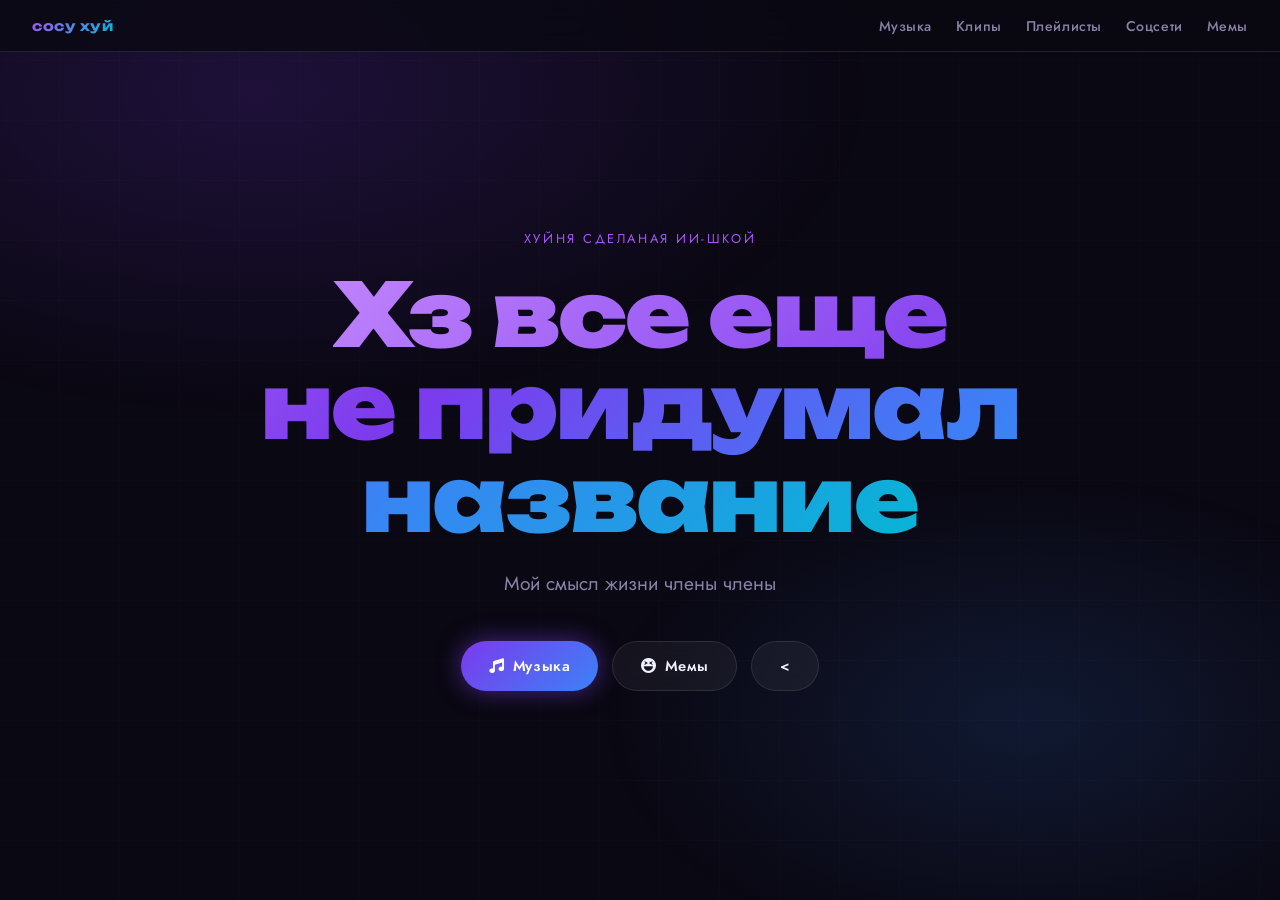
==== commit 2209568c: "Update3 index.html" ====
--- a/index.html
+++ b/index.html
@@ -1,135 +1,704 @@
 <!DOCTYPE html>
 <html lang="ru">
 <head>
-
-<meta charset="UTF-8">
-<meta name="viewport" content="width=device-width,initial-scale=1">
-
-<title>Хз все еще не придумал</title>
-
-<link rel="stylesheet" href="style.css">
-
-<link rel="stylesheet"
-href="https://cdnjs.cloudflare.com/ajax/libs/font-awesome/6.5.2/css/all.min.css">
-
+  <meta charset="UTF-8" />
+  <meta name="viewport" content="width=device-width, initial-scale=1.0" />
+  <title>Хз все еще не придумал название</title>
+  <link href="https://fonts.googleapis.com/css2?family=Unbounded:wght@400;700;900&family=Jost:wght@300;400;500&display=swap" rel="stylesheet" />
+  <link rel="stylesheet" href="https://cdnjs.cloudflare.com/ajax/libs/font-awesome/6.5.0/css/all.min.css" />
+
+  <style>
+    /* ===========================
+       CSS ПЕРЕМЕННЫЕ / ТЕМА
+    =========================== */
+    :root {
+      --bg:          #0a0812;
+      --bg2:         #0f0d1a;
+      --purple:      #7c3aed;
+      --purple-lite: #a855f7;
+      --blue:        #3b82f6;
+      --cyan:        #06b6d4;
+      --glow-p:      rgba(124, 58, 237, 0.55);
+      --glow-b:      rgba(59, 130, 246, 0.45);
+      --glass-bg:    rgba(255,255,255,0.05);
+      --glass-border:rgba(255,255,255,0.10);
+      --text:        #f1f0ff;
+      --text-muted:  #8b82a8;
+      --card-radius: 18px;
+      --transition:  0.3s cubic-bezier(.4,0,.2,1);
+    }
+
+    /* ===========================
+       СБРОС И БАЗОВЫЕ СТИЛИ
+    =========================== */
+    *, *::before, *::after { box-sizing: border-box; margin: 0; padding: 0; }
+    html { scroll-behavior: smooth; }
+    body {
+      font-family: 'Jost', sans-serif;
+      background: var(--bg);
+      color: var(--text);
+      min-height: 100vh;
+      overflow-x: hidden;
+    }
+
+    /* ===========================
+       ФОН — СЕТКА + ГРАДИЕНТ
+    =========================== */
+    body::before {
+      content: '';
+      position: fixed;
+      inset: 0;
+      background:
+        radial-gradient(ellipse 80% 60% at 20% 10%, rgba(124,58,237,.18) 0%, transparent 60%),
+        radial-gradient(ellipse 60% 50% at 80% 80%, rgba(59,130,246,.14) 0%, transparent 55%),
+        repeating-linear-gradient(0deg, transparent, transparent 59px, rgba(255,255,255,.025) 60px),
+        repeating-linear-gradient(90deg, transparent, transparent 59px, rgba(255,255,255,.025) 60px);
+      pointer-events: none;
+      z-index: 0;
+    }
+
+    /* ===========================
+       НАВБАР
+    =========================== */
+    nav {
+      position: fixed;
+      top: 0; left: 0; right: 0;
+      z-index: 999;
+      display: flex;
+      align-items: center;
+      justify-content: space-between;
+      padding: 14px 32px;
+      background: rgba(10,8,18,0.75);
+      backdrop-filter: blur(20px);
+      border-bottom: 1px solid var(--glass-border);
+    }
+    .nav-logo {
+      font-family: 'Unbounded', sans-serif;
+      font-size: .85rem;
+      font-weight: 700;
+      background: linear-gradient(135deg, var(--purple-lite), var(--cyan));
+      -webkit-background-clip: text;
+      -webkit-text-fill-color: transparent;
+      letter-spacing: .04em;
+    }
+    .nav-links { display: flex; gap: 24px; list-style: none; }
+    .nav-links a {
+      color: var(--text-muted);
+      text-decoration: none;
+      font-size: .88rem;
+      font-weight: 500;
+      letter-spacing: .04em;
+      transition: color var(--transition);
+    }
+    .nav-links a:hover { color: var(--purple-lite); }
+
+    /* ===========================
+       КОНТЕНТНАЯ ОБЁРТКА
+    =========================== */
+    main { position: relative; z-index: 1; }
+    section { padding: 100px 20px 60px; max-width: 1200px; margin: 0 auto; }
+
+    /* ===========================
+       ЗАГОЛОВКИ СЕКЦИЙ
+    =========================== */
+    .section-title {
+      font-family: 'Unbounded', sans-serif;
+      font-size: clamp(1.4rem, 3vw, 2rem);
+      font-weight: 700;
+      margin-bottom: 40px;
+      display: flex;
+      align-items: center;
+      gap: 14px;
+    }
+    .section-title .icon { font-size: 1.4rem; }
+    .section-title span {
+      background: linear-gradient(135deg, var(--purple-lite) 0%, var(--cyan) 100%);
+      -webkit-background-clip: text;
+      -webkit-text-fill-color: transparent;
+    }
+
+    /* ===========================
+       HERO СЕКЦИЯ
+    =========================== */
+    #hero {
+      min-height: 100vh;
+      display: flex;
+      flex-direction: column;
+      align-items: center;
+      justify-content: center;
+      text-align: center;
+      padding-top: 80px;
+    }
+    .hero-eyebrow {
+      font-size: .8rem;
+      letter-spacing: .2em;
+      text-transform: uppercase;
+      color: var(--purple-lite);
+      margin-bottom: 20px;
+      opacity: 0;
+      animation: fadeUp .6s .2s forwards;
+    }
+    .hero-title {
+      font-family: 'Unbounded', sans-serif;
+      font-size: clamp(2.2rem, 7vw, 5.5rem);
+      font-weight: 900;
+      line-height: 1.05;
+      letter-spacing: -.02em;
+      margin-bottom: 24px;
+      opacity: 0;
+      animation: fadeUp .7s .4s forwards;
+    }
+    .hero-title .grad {
+      background: linear-gradient(135deg, #c084fc 0%, #7c3aed 40%, #3b82f6 70%, #06b6d4 100%);
+      -webkit-background-clip: text;
+      -webkit-text-fill-color: transparent;
+    }
+    .hero-sub {
+      font-size: clamp(.95rem, 2vw, 1.2rem);
+      color: var(--text-muted);
+      max-width: 480px;
+      margin-bottom: 44px;
+      opacity: 0;
+      animation: fadeUp .7s .6s forwards;
+    }
+    .hero-btns {
+      display: flex;
+      flex-wrap: wrap;
+      gap: 14px;
+      justify-content: center;
+      opacity: 0;
+      animation: fadeUp .7s .8s forwards;
+    }
+
+    /* ===========================
+       КНОПКИ
+    =========================== */
+    .btn {
+      display: inline-flex;
+      align-items: center;
+      gap: 8px;
+      padding: 13px 28px;
+      border-radius: 100px;
+      font-family: 'Jost', sans-serif;
+      font-size: .92rem;
+      font-weight: 600;
+      letter-spacing: .04em;
+      cursor: pointer;
+      text-decoration: none;
+      transition: all var(--transition);
+      border: none;
+      outline: none;
+    }
+    .btn-primary {
+      background: linear-gradient(135deg, var(--purple), var(--blue));
+      color: #fff;
+      box-shadow: 0 0 24px var(--glow-p);
+    }
+    .btn-primary:hover {
+      transform: translateY(-3px) scale(1.04);
+      box-shadow: 0 0 40px var(--glow-p), 0 0 80px rgba(124,58,237,.2);
+    }
+    .btn-glass {
+      background: var(--glass-bg);
+      color: var(--text);
+      border: 1px solid var(--glass-border);
+      backdrop-filter: blur(10px);
+    }
+    .btn-glass:hover {
+      background: rgba(124,58,237,.15);
+      border-color: rgba(124,58,237,.4);
+      transform: translateY(-3px);
+      box-shadow: 0 0 24px var(--glow-p);
+    }
+    .btn-sm {
+      padding: 8px 18px;
+      font-size: .8rem;
+    }
+
+    /* ===========================
+       СТЕКЛЯННАЯ КАРТОЧКА
+    =========================== */
+    .glass-card {
+      background: var(--glass-bg);
+      border: 1px solid var(--glass-border);
+      border-radius: var(--card-radius);
+      backdrop-filter: blur(16px);
+      transition: all var(--transition);
+    }
+    .glass-card:hover {
+      border-color: rgba(124,58,237,.35);
+      box-shadow: 0 8px 40px rgba(124,58,237,.15), 0 0 0 1px rgba(124,58,237,.12);
+      transform: translateY(-4px);
+    }
+
+    /* ===========================
+       БЛОК МУЗЫКИ
+    =========================== */
+    .tracks-grid {
+      display: grid;
+      grid-template-columns: repeat(auto-fill, minmax(300px, 1fr));
+      gap: 20px;
+    }
+    .track-card {
+      padding: 20px;
+      display: flex;
+      flex-direction: column;
+      gap: 16px;
+      opacity: 0;
+      transform: translateY(30px);
+    }
+    .track-card.visible {
+      animation: fadeUp .55s forwards;
+    }
+    .track-top {
+      display: flex;
+      gap: 14px;
+      align-items: center;
+    }
+    .track-cover {
+      width: 68px; height: 68px;
+      border-radius: 12px;
+      object-fit: cover;
+      flex-shrink: 0;
+      background: linear-gradient(135deg, #1e1230 0%, #2d1b69 100%);
+      border: 1px solid var(--glass-border);
+    }
+    .track-info { flex: 1; min-width: 0; }
+    .track-name {
+      font-family: 'Unbounded', sans-serif;
+      font-size: .8rem;
+      font-weight: 700;
+      white-space: nowrap;
+      overflow: hidden;
+      text-overflow: ellipsis;
+      margin-bottom: 4px;
+    }
+    .track-artist {
+      font-size: .78rem;
+      color: var(--text-muted);
+    }
+    /* Кастомный плеер */
+    .player-bar {
+      display: flex;
+      flex-direction: column;
+      gap: 10px;
+    }
+    .player-controls {
+      display: flex;
+      align-items: center;
+      gap: 10px;
+      flex-wrap: wrap;
+    }
+    .play-btn {
+      width: 38px; height: 38px;
+      border-radius: 50%;
+      border: none;
+      background: linear-gradient(135deg, var(--purple), var(--blue));
+      color: #fff;
+      font-size: .85rem;
+      cursor: pointer;
+      flex-shrink: 0;
+      display: flex;
+      align-items: center;
+      justify-content: center;
+      box-shadow: 0 0 14px var(--glow-p);
+      transition: all var(--transition);
+    }
+    .play-btn:hover { transform: scale(1.12); box-shadow: 0 0 24px var(--glow-p); }
+    .time-label {
+      font-size: .72rem;
+      color: var(--text-muted);
+      min-width: 72px;
+      text-align: right;
+    }
+    .progress-wrap {
+      flex: 1;
+      height: 4px;
+      background: rgba(255,255,255,.1);
+      border-radius: 2px;
+      cursor: pointer;
+      position: relative;
+    }
+    .progress-fill {
+      height: 100%;
+      border-radius: 2px;
+      background: linear-gradient(90deg, var(--purple-lite), var(--cyan));
+      width: 0%;
+      transition: width .1s linear;
+      pointer-events: none;
+    }
+    .lyrics-btn {
+      align-self: flex-start;
+    }
+    /* Анимация пульса для воспроизводимого трека */
+    @keyframes pulse-ring {
+      0%   { box-shadow: 0 0 0 0 rgba(124,58,237,.5); }
+      70%  { box-shadow: 0 0 0 8px rgba(124,58,237,0); }
+      100% { box-shadow: 0 0 0 0 rgba(124,58,237,0); }
+    }
+    .play-btn.playing { animation: pulse-ring 1.5s infinite; }
+
+    /* ===========================
+       БЛОК КЛИПОВ
+    =========================== */
+    .clips-grid {
+      display: grid;
+      grid-template-columns: repeat(auto-fill, minmax(280px, 1fr));
+      gap: 20px;
+    }
+    .clip-card {
+      padding: 24px;
+      display: flex;
+      flex-direction: column;
+      align-items: center;
+      gap: 14px;
+      text-align: center;
+      cursor: pointer;
+      text-decoration: none;
+      color: inherit;
+    }
+    .clip-icon {
+      width: 64px; height: 64px;
+      border-radius: 50%;
+      background: linear-gradient(135deg, var(--purple), var(--blue));
+      display: flex;
+      align-items: center;
+      justify-content: center;
+      font-size: 1.4rem;
+      box-shadow: 0 0 24px var(--glow-p);
+      transition: all var(--transition);
+    }
+    .clip-card:hover .clip-icon {
+      transform: scale(1.15);
+      box-shadow: 0 0 44px var(--glow-p);
+    }
+    .clip-title {
+      font-family: 'Unbounded', sans-serif;
+      font-size: .8rem;
+      font-weight: 700;
+    }
+    .clip-hint { font-size: .75rem; color: var(--text-muted); }
+
+    /* ===========================
+       БЛОК ПЛЕЙЛИСТОВ
+    =========================== */
+    .playlists-row {
+      display: flex;
+      flex-wrap: wrap;
+      gap: 20px;
+    }
+    .playlist-card {
+      flex: 1;
+      min-width: 220px;
+      padding: 28px 24px;
+      display: flex;
+      align-items: center;
+      gap: 18px;
+      text-decoration: none;
+      color: inherit;
+    }
+    .playlist-icon {
+      font-size: 2rem;
+      width: 56px; height: 56px;
+      border-radius: 14px;
+      display: flex;
+      align-items: center;
+      justify-content: center;
+      flex-shrink: 0;
+    }
+    .playlist-icon.spotify { background: rgba(30,215,96,.15); color: #1ED760; }
+    .playlist-icon.ytm     { background: rgba(255,0,0,.12);   color: #FF0000; }
+    .playlist-info h3 {
+      font-family: 'Unbounded', sans-serif;
+      font-size: .8rem;
+      font-weight: 700;
+      margin-bottom: 4px;
+    }
+    .playlist-info p { font-size: .78rem; color: var(--text-muted); }
+
+    /* ===========================
+       БЛОК СОЦСЕТЕЙ
+    =========================== */
+    .socials-grid {
+      display: grid;
+      grid-template-columns: repeat(auto-fill, minmax(180px, 1fr));
+      gap: 16px;
+    }
+    .social-card {
+      padding: 24px 18px;
+      display: flex;
+      flex-direction: column;
+      align-items: center;
+      gap: 12px;
+      text-decoration: none;
+      color: inherit;
+      text-align: center;
+    }
+    .social-icon {
+      font-size: 1.6rem;
+      width: 56px; height: 56px;
+      border-radius: 50%;
+      display: flex;
+      align-items: center;
+      justify-content: center;
+      transition: all var(--transition);
+    }
+    .social-card:hover .social-icon {
+      transform: scale(1.15) rotate(-5deg);
+    }
+    .social-name {
+      font-family: 'Unbounded', sans-serif;
+      font-size: .72rem;
+      font-weight: 700;
+    }
+    .social-handle { font-size: .72rem; color: var(--text-muted); }
+
+    /* ===========================
+       БЛОК МЕМОВ
+    =========================== */
+    .memes-grid {
+      display: grid;
+      grid-template-columns: repeat(auto-fill, minmax(260px, 1fr));
+      gap: 16px;
+    }
+    .meme-item {
+      border-radius: var(--card-radius);
+      overflow: hidden;
+      position: relative;
+      cursor: pointer;
+      aspect-ratio: 1 / 1;
+      background: var(--glass-bg);
+      border: 1px solid var(--glass-border);
+    }
+    .meme-item img {
+      width: 100%; height: 100%;
+      object-fit: cover;
+      display: block;
+      transition: transform .4s ease;
+    }
+    .meme-item:hover img { transform: scale(1.07); }
+    .meme-caption {
+      position: absolute;
+      bottom: 0; left: 0; right: 0;
+      background: linear-gradient(0deg, rgba(10,8,18,.85) 0%, transparent 100%);
+      padding: 20px 14px 12px;
+      font-family: 'Unbounded', sans-serif;
+      font-size: .72rem;
+      font-weight: 700;
+      letter-spacing: .06em;
+    }
+
+    /* ===========================
+       МОДАЛЬНОЕ ОКНО (тексты)
+    =========================== */
+    .modal-overlay {
+      position: fixed;
+      inset: 0;
+      background: rgba(10,8,18,.85);
+      backdrop-filter: blur(10px);
+      z-index: 2000;
+      display: flex;
+      align-items: center;
+      justify-content: center;
+      padding: 20px;
+      opacity: 0;
+      pointer-events: none;
+      transition: opacity .3s;
+    }
+    .modal-overlay.open {
+      opacity: 1;
+      pointer-events: all;
+    }
+    .modal-box {
+      background: #13102a;
+      border: 1px solid rgba(124,58,237,.35);
+      border-radius: 20px;
+      padding: 32px;
+      max-width: 520px;
+      width: 100%;
+      max-height: 80vh;
+      overflow-y: auto;
+      position: relative;
+      transform: scale(.92);
+      transition: transform .3s;
+      box-shadow: 0 0 60px rgba(124,58,237,.25);
+    }
+    .modal-overlay.open .modal-box { transform: scale(1); }
+    .modal-close {
+      position: absolute;
+      top: 16px; right: 16px;
+      background: none;
+      border: none;
+      color: var(--text-muted);
+      font-size: 1.2rem;
+      cursor: pointer;
+      transition: color var(--transition);
+    }
+    .modal-close:hover { color: var(--purple-lite); }
+    .modal-title {
+      font-family: 'Unbounded', sans-serif;
+      font-size: 1rem;
+      font-weight: 700;
+      margin-bottom: 16px;
+    }
+    .modal-lyrics {
+      font-size: .88rem;
+      line-height: 1.8;
+      color: var(--text-muted);
+      white-space: pre-wrap;
+    }
+
+    /* ===========================
+       ЛАЙТБОКС ДЛЯ МЕМОВ
+    =========================== */
+    .lightbox {
+      position: fixed;
+      inset: 0;
+      background: rgba(10,8,18,.95);
+      z-index: 3000;
+      display: flex;
+      align-items: center;
+      justify-content: center;
+      padding: 20px;
+      opacity: 0;
+      pointer-events: none;
+      transition: opacity .3s;
+    }
+    .lightbox.open { opacity: 1; pointer-events: all; }
+    .lightbox img {
+      max-width: 90vw;
+      max-height: 85vh;
+      border-radius: 14px;
+      object-fit: contain;
+      transform: scale(.9);
+      transition: transform .3s;
+      box-shadow: 0 0 80px rgba(124,58,237,.3);
+    }
+    .lightbox.open img { transform: scale(1); }
+    .lightbox-close {
+      position: absolute;
+      top: 20px; right: 24px;
+      background: none;
+      border: none;
+      color: #fff;
+      font-size: 1.6rem;
+      cursor: pointer;
+      opacity: .7;
+      transition: opacity var(--transition);
+    }
+    .lightbox-close:hover { opacity: 1; }
+
+    /* ===========================
+       ФУТЕР
+    =========================== */
+    footer {
+      position: relative;
+      z-index: 1;
+      text-align: center;
+      padding: 40px 20px;
+      color: var(--text-muted);
+      font-size: .8rem;
+      border-top: 1px solid var(--glass-border);
+    }
+    footer span {
+      background: linear-gradient(135deg, var(--purple-lite), var(--cyan));
+      -webkit-background-clip: text;
+      -webkit-text-fill-color: transparent;
+    }
+
+    /* ===========================
+       АНИМАЦИИ
+    =========================== */
+    @keyframes fadeUp {
+      from { opacity: 0; transform: translateY(28px); }
+      to   { opacity: 1; transform: translateY(0); }
+    }
+
+    /* ===========================
+       СКРОЛЛБАР
+    =========================== */
+    ::-webkit-scrollbar { width: 6px; }
+    ::-webkit-scrollbar-track { background: var(--bg); }
+    ::-webkit-scrollbar-thumb { background: var(--purple); border-radius: 3px; }
+
+    /* ===========================
+       АДАПТИВНОСТЬ
+    =========================== */
+    @media (max-width: 768px) {
+      nav { padding: 12px 20px; }
+      .nav-links { display: none; }
+      section { padding: 80px 16px 40px; }
+      .hero-btns { flex-direction: column; align-items: center; }
+      .playlists-row { flex-direction: column; }
+    }
+    @media (max-width: 480px) {
+      .tracks-grid { grid-template-columns: 1fr; }
+      .socials-grid { grid-template-columns: repeat(2, 1fr); }
+    }
+
+    /* ===========================
+       РАЗДЕЛИТЕЛЬ
+    =========================== */
+    .divider {
+      height: 1px;
+      background: linear-gradient(90deg, transparent, rgba(124,58,237,.3), transparent);
+      margin: 0 auto;
+      max-width: 800px;
+    }
+
+    /* Визуализатор — анимированные полосы */
+    .wave-bars {
+      display: flex;
+      gap: 3px;
+      align-items: flex-end;
+      height: 18px;
+    }
+    .wave-bar {
+      width: 3px;
+      background: linear-gradient(180deg, var(--purple-lite), var(--cyan));
+      border-radius: 2px;
+      animation: wavebar 1s ease-in-out infinite alternate;
+    }
+    .wave-bar:nth-child(1) { height: 8px;  animation-delay: 0s; }
+    .wave-bar:nth-child(2) { height: 16px; animation-delay: .15s; }
+    .wave-bar:nth-child(3) { height: 10px; animation-delay: .30s; }
+    .wave-bar:nth-child(4) { height: 16px; animation-delay: .10s; }
+    .wave-bar:nth-child(5) { height: 6px;  animation-delay: .25s; }
+    @keyframes wavebar {
+      from { transform: scaleY(.4); }
+      to   { transform: scaleY(1); }
+    }
+    .wave-bars.paused .wave-bar { animation-play-state: paused; }
+  </style>
 </head>
-
 <body>
 
-<div class="bg"></div>
-
-<header class="hero">
-
-<h1>Хз все еще не придумал</h1>
-
-<p>Мой смысл жизни члены члены</p>
-
-<div class="hero-buttons">
-
-<a href="#music">Музыка</a>
-<a href="#memes">Мемы</a>
-<a href="#socials">Соцсети</a>
-
-</div>
-
-</header>
-
-
-<section id="music">
-
-<h2>Любимая музыка</h2>
-
-<div id="musicContainer" class="grid"></div>
-
-</section>
-
-
-<section>
-
-<h2>Лучшие клипы</h2>
-
-<div class="grid">
-
-<a class="glass-card"
-href="https://www.twitch.tv/cherebuhh/clip/TrappedBumblingHamburgerNononoCat-rY4T5pmWOnnnVTyIh"
-target="_blank">
-
-Лучший клип
-
-</a>
-
-<a class="glass-card"
-href="https://www.twitch.tv/stintik/clip/AmorphousSmellyHerringMikeHogu-zoP-UnJIkbtcwmm9"
-target="_blank">
-
-Лучший клип 2
-
-</a>
-
-<a class="glass-card"
-href="https://www.twitch.tv/drakeoffc/clip/MoldyAbstruseThymeBleedPurple-4cr50icl_64hNUZl"
-target="_blank">
-
-Лучший клип 3
-
-</a>
-
-</div>
-
-</section>
-
-
-
-<section>
-
-<h2>Плейлисты</h2>
-
-<div id="playlistContainer"></div>
-
-</section>
-
-
-<section id="socials">
-
-<h2>Соцсети</h2>
-
-<div id="socialContainer"></div>
-
-</section>
-
-
-<section id="memes">
-
-<h2>Мемы</h2>
-
-<div id="memeContainer" class="grid"></div>
-
-</section>
-
-
-
-<div class="modal" id="lyricsModal">
-
-<div class="modal-content">
-
-<span id="close">&times;</span>
-
-<h3>Текст песни</h3>
-
-<p id="lyrics"></p>
-
-</div>
-
-</div>
-
-
-<div class="modal" id="imageModal">
-
-<img id="fullImage">
-
-</div>
-
-<script src="script.js"></script>
-
-</body>
-</html>
+<!-- ===========================
+     НАВИГАЦИЯ
+=========================== -->
+<nav>
+  <div class="nav-logo">сосу хуй</div>
+  <ul class="nav-links">
+    <li><a href="#music">Музыка</a></li>
+    <li><a href="#clips">Клипы</a></li>
+    <li><a href="#playlists">Плейлисты</a></li>
+    <li><a href="#socials">Соцсети</a></li>
+    <li><a href="#memes">Мемы</a></li>
+  </ul>
+</nav>
+
+<main>
+
+  <!-- ===========================
+       HERO
+  =========================== -->
+  <section id="hero">
+    <p class="hero-eyebrow">хуйня сделаная ии-шкой</p>
+    <h1 class="hero-title">
+      <span class="grad">Хз все еще<br>не придумал название</span>
+    </h1>
+    <p class="hero-sub">Мой смысл жизни члены члены</p>
+    <div class="hero-btns">
+      <a href="#music"    class="btn btn-primary"><i class="fas fa-music"></i> Музыка</a>
+      <a href="#memes"    class="btn btn-glass"><i class="fas fa-face-laugh-squint"></i> Мемы</a>
+      <a href="#socials"  class="btn btn-glass"><
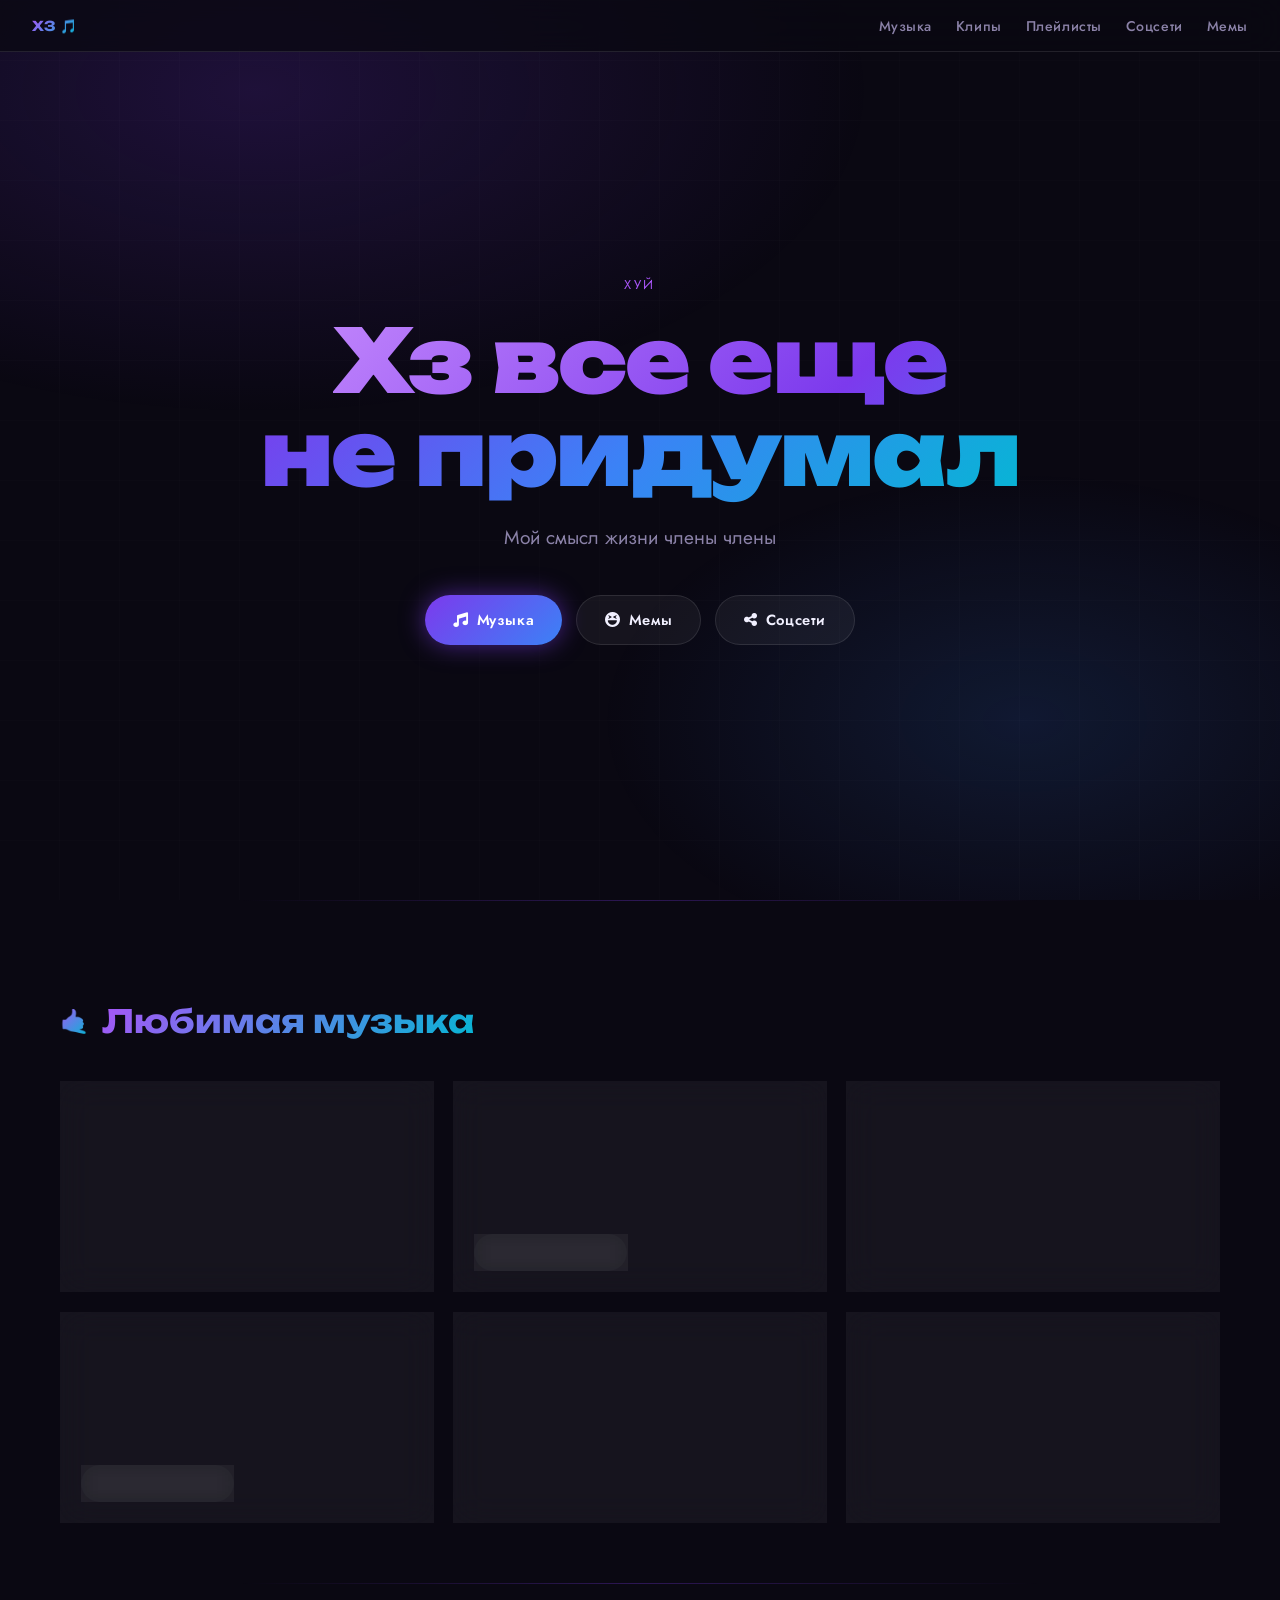
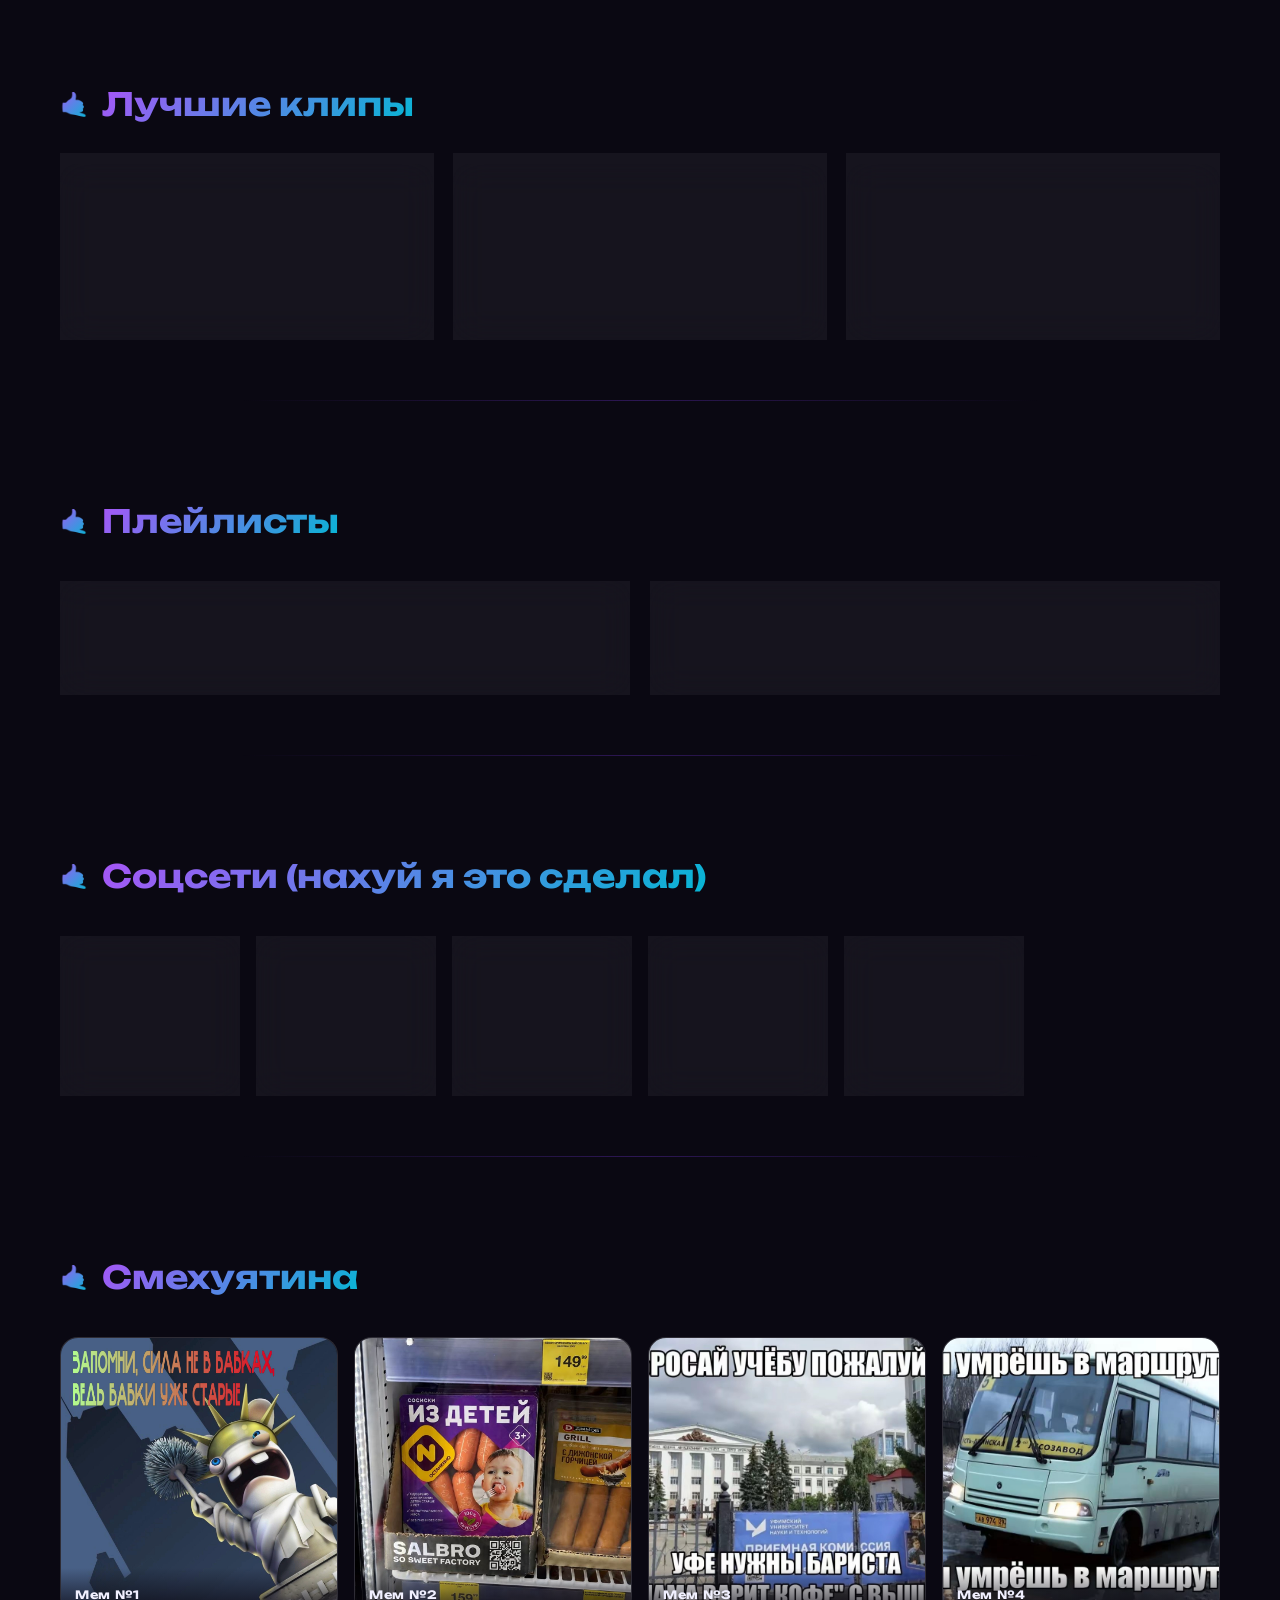
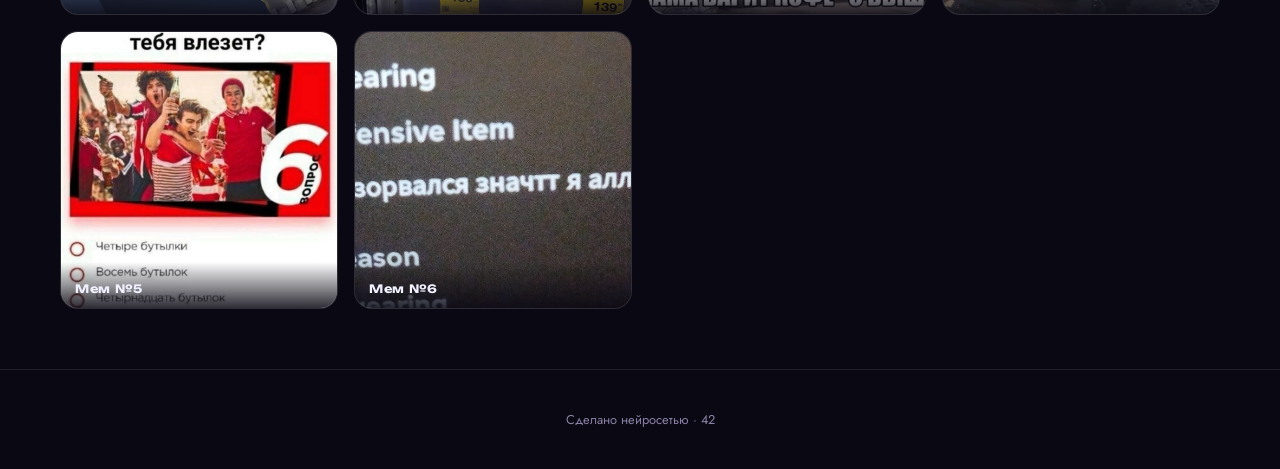
==== commit f548069f: "Rename index-1.html to index.html" ====
--- a/index.html
+++ b/index.html
@@ -3,7 +3,7 @@
 <head>
   <meta charset="UTF-8" />
   <meta name="viewport" content="width=device-width, initial-scale=1.0" />
-  <title>Хз все еще не придумал название</title>
+  <title>Придумал</title>
   <link href="https://fonts.googleapis.com/css2?family=Unbounded:wght@400;700;900&family=Jost:wght@300;400;500&display=swap" rel="stylesheet" />
   <link rel="stylesheet" href="https://cdnjs.cloudflare.com/ajax/libs/font-awesome/6.5.0/css/all.min.css" />
 
@@ -677,7 +677,7 @@
      НАВИГАЦИЯ
 =========================== -->
 <nav>
-  <div class="nav-logo">сосу хуй</div>
+  <div class="nav-logo">ХЗ 🎵</div>
   <ul class="nav-links">
     <li><a href="#music">Музыка</a></li>
     <li><a href="#clips">Клипы</a></li>
@@ -693,12 +693,635 @@
        HERO
   =========================== -->
   <section id="hero">
-    <p class="hero-eyebrow">хуйня сделаная ии-шкой</p>
+    <p class="hero-eyebrow">хуй</p>
     <h1 class="hero-title">
-      <span class="grad">Хз все еще<br>не придумал название</span>
+      <span class="grad">Хз все еще<br>не придумал</span>
     </h1>
     <p class="hero-sub">Мой смысл жизни члены члены</p>
     <div class="hero-btns">
       <a href="#music"    class="btn btn-primary"><i class="fas fa-music"></i> Музыка</a>
       <a href="#memes"    class="btn btn-glass"><i class="fas fa-face-laugh-squint"></i> Мемы</a>
-      <a href="#socials"  class="btn btn-glass"><
+      <a href="#socials"  class="btn btn-glass"><i class="fas fa-share-nodes"></i> Соцсети</a>
+    </div>
+  </section>
+
+  <div class="divider"></div>
+
+  <!-- ===========================
+       МУЗЫКА
+  =========================== -->
+  <section id="music">
+    <h2 class="section-title">
+      <span class="icon">🤙</span>
+      <span>Любимая музыка</span>
+    </h2>
+    <div class="tracks-grid" id="tracksContainer"></div>
+  </section>
+
+  <div class="divider"></div>
+
+  <!-- ===========================
+       КЛИПЫ
+  =========================== -->
+  <section id="clips">
+    <h2 class="section-title">
+      <span class="icon">🤙</span>
+      <span>Лучшие клипы</span>
+    </h2>
+    <div class="clips-grid" id="clipsContainer"></div>
+  </section>
+
+  <div class="divider"></div>
+
+  <!-- ===========================
+       ПЛЕЙЛИСТЫ
+  =========================== -->
+  <section id="playlists">
+    <h2 class="section-title">
+      <span class="icon">🤙</span>
+      <span>Плейлисты</span>
+    </h2>
+    <div class="playlists-row" id="playlistsContainer"></div>
+  </section>
+
+  <div class="divider"></div>
+
+  <!-- ===========================
+       СОЦСЕТИ
+  =========================== -->
+  <section id="socials">
+    <h2 class="section-title">
+      <span class="icon">🤙</span>
+      <span>Соцсети (нахуй я это сделал)</span>
+    </h2>
+    <div class="socials-grid" id="socialsContainer"></div>
+  </section>
+
+  <div class="divider"></div>
+
+  <!-- ===========================
+       МЕМЫ
+  =========================== -->
+  <section id="memes">
+    <h2 class="section-title">
+      <span class="icon">🤙</span>
+      <span>Смехуятина</span>
+    </h2>
+    <div class="memes-grid" id="memesContainer"></div>
+  </section>
+
+</main>
+
+<!-- ===========================
+     ФУТЕР
+=========================== -->
+<footer>
+  <p>Сделано нейросетью<span></span> · 42</p>
+</footer>
+
+<!-- ===========================
+     МОДАЛКА ТЕКСТА ПЕСНИ
+=========================== -->
+<div class="modal-overlay" id="lyricsModal">
+  <div class="modal-box">
+    <button class="modal-close" id="lyricsClose"><i class="fas fa-xmark"></i></button>
+    <p class="modal-title" id="lyricsTitle"></p>
+    <pre class="modal-lyrics" id="lyricsContent"></pre>
+  </div>
+</div>
+
+<!-- ===========================
+     ЛАЙТБОКС МЕМОВ
+=========================== -->
+<div class="lightbox" id="lightbox">
+  <button class="lightbox-close" id="lightboxClose"><i class="fas fa-xmark"></i></button>
+  <img src="" id="lightboxImg" alt="meme" />
+</div>
+
+<!-- ===========================
+     ДАННЫЕ И ЛОГИКА
+=========================== -->
+<script>
+/* ============================================================
+   ДАННЫЕ — редактируй здесь
+============================================================ */
+
+// Треки. file — имя mp3-файла в той же папке что index.html
+const tracks = [
+  {
+    id: 1,
+    title:    "Бегать и падать",
+    artist:   "Куок",
+    file:     "Бегать и падать.mp3",
+    cover:    "track1.jpg",
+    lyrics:   null  // нет текста
+  },
+  {
+    id: 2,
+    title:    "Уходи",
+    artist:   "ФРИК ПАТИ, Mzlff",
+    file:     "Уходи.mp3",
+    cover:    "track2.jpg",
+    lyrics:   `[ебать тут басс хуярит]`,
+  },
+  {
+    id: 3,
+    title:    "абсолютный ноль",
+    artist:   "Mzlff",
+    file:     "абсолютный ноль.mp3",
+    cover:    "track3.jpg",
+    lyrics:   null
+  },
+  {
+    id: 4,
+    title:    "Мечты рядовой фигуры",
+    artist:   "Mzlff",
+    file:     "Мечты рядовой фигуры.mp3",
+    cover:    "track4.jpg",
+    lyrics:   `[Белыми и чёрными форматами мир стоит на доске,
+как будто с небес видят шахматы.
+Как по дороге, по двум полосам пробежит радуга,
+когда небо сияло,
+нам цвета было ненадобно.
+
+Белыми и чёрными форматами мир стоит на доске,
+как будто с небес видят шахматы,
+и король всего цветного сгинул.
+Я с палитрой за спиной,
+как герой из страшного фильма.
+
+Пешки вырастают,
+но не все короли,
+кем они хотели стать,
+их не спросят ведь всё равно,
+перечень фигур огромен. Но суть того повышения — выиграть следующий ход.
+А то, что дальше,
+мальчика никого не волнует,
+пока судьба идёт дальше.
+И пока игрок ломает мечты рядовой фигуры,
+все механические часы мира отсчитывают,
+как умному в голову приходят мысли выгодного убийства,
+разменивая личность на выгодную позицию. Приставы пристально слушать не стали бы,
+это просто игра, а значит,
+у него есть алиби.
+
+Шах, промешав горечь с водкой,
+мешаю я прочесть,
+что шарят за правила той игры.
+Мат, записать ход,
+это год за шаг.
+Пешке будущее внушали, и всё закончилось вмиг. Небеса — это клетка,
+как и земля
+Партия кончилась, но снова время вспять.
+В новой фигуре застрянет моя душа,
+где снова кто-то будет за меня решать всё.
+
+Белыми и чёрными форматами мир стоит на доске,
+как будто с небес видят шахматы.
+Как по дороге,
+по двум полосам пробежит радуга,
+когда небо сияло, нам цвета было ненадобно.
+
+Белыми и чёрными форматами мир стоит на доске,
+как будто с небес видят шахматы,
+и король всего цветного сгинул.
+Я с палитрой за спиной,
+как герой из страшного фильма.
+
+Шах.
+Белыми и чёрными форматами мир стоит на доске,
+как будто с небес видят шахматы.
+Как по дороге, по двум полосам пробежит радуга.
+Когда небо сияло,
+нам цвета было ненадобно.
+
+Шах.
+Белыми и чёрными форматами мир стоит на доске,
+как будто с небес видят шахматы,
+и король всего цветного сгинул.
+Я с палитрой за спиной,
+как герой из страшного фильма ]`,
+  },
+  {
+    id: 5,
+    title:    "Крематорий для бабочек",
+    artist:   "MellSher",
+    file:     "Крематорий для бабочек.mp3",
+    cover:    "track5.jpg",
+    lyrics:   null
+  },
+  {
+    id: 6,
+    title:    "МазеLOVE",
+    artist:   "Lida, dk",
+    file:     "мазеLOVE Lida, DK.mp3",
+    cover:    "track6.jpg",
+    lyrics:   null
+  }
+];
+
+// Клипы
+const clips = [
+  {
+    label: "Лучший клип",
+    url:   "https://www.twitch.tv/cherebuhh/clip/TrappedBumblingHamburgerNononoCat-rY4T5pmWOnnnVTyIh"
+  },
+  {
+    label: "Лучший клип 2",
+    url:   "https://www.twitch.tv/stintik/clip/AmorphousSmellyHerringMikeHogu-zoP-UnJIkbtcwmm9"
+  },
+  {
+    label: "Лучший клип 3",
+    url:   "https://www.twitch.tv/drakeoffc/clip/MoldyAbstruseThymeBleedPurple-4cr50icl_64hNUZl"
+  }
+];
+
+// Плейлисты
+const playlists = [
+  {
+    name:    "Spotify",
+    desc:    "Открыть плейлист",
+    url:     "https://open.spotify.com/playlist/6MNfVSspPcmuZ3nf0PvJnn?si=Kb_2X-K8SQuSeRiB1oGK0Q",
+    iconCls: "fab fa-spotify",
+    type:    "spotify"
+  },
+  {
+    name:    "YouTube Music",
+    desc:    "Открыть плейлист",
+    url:     "https://music.youtube.com/playlist?list=PLZcqoG0ALLPRFGA35WPV0IsM8mOdt2d5y",
+    iconCls: "fab fa-youtube",
+    type:    "ytm"
+  }
+];
+
+// Соцсети
+const socials = [
+  {
+    name:    "Reddit",
+    handle:  "maze110vvv",
+    url:     "https://www.reddit.com/u/maze110vvv/s/fu6MsOoXUQ",
+    iconCls: "fab fa-reddit",
+    color:   "rgba(255,69,0,.15)",
+    tcolor:  "#FF4500"
+  },
+  {
+    name:    "Reddit 2",
+    handle:  "ne_mzlff",
+    url:     "https://www.reddit.com/u/ne_mzlff/s/gQ9moeCkwP",
+    iconCls: "fab fa-reddit",
+    color:   "rgba(255,69,0,.15)",
+    tcolor:  "#FF4500"
+  },
+  {
+    name:    "Telegram",
+    handle:  "awesome_fugu",
+    url:     "https://t.me/awesome_fugu",
+    iconCls: "fab fa-telegram",
+    color:   "rgba(0,136,204,.15)",
+    tcolor:  "#0088CC"
+  },
+  {
+    name:    "TikTok",
+    handle:  "awesome_fugu",
+    url:     "https://www.tiktok.com/@awesome_fugu?_r=1&_t=ZS-96ZXudI2mZT",
+    iconCls: "fab fa-tiktok",
+    color:   "rgba(255,255,255,.08)",
+    tcolor:  "#fff"
+  },
+  {
+    name:    "YouTube",
+    handle:  "bezkonechny_nosok",
+    url:     "https://youtube.com/@bezkonechny_nosok",
+    iconCls: "fab fa-youtube",
+    color:   "rgba(255,0,0,.12)",
+    tcolor:  "#FF0000"
+  }
+];
+
+// Мемы
+const memes = [
+  { src: "meme1.jpg", caption: "Мем №1" },
+  { src: "meme2.jpg", caption: "Мем №2" },
+  { src: "meme3.jpg", caption: "Мем №3" },
+  { src: "meme4.jpg", caption: "Мем №4" },
+  { src: "meme5.jpg", caption: "Мем №5" },
+  { src: "meme6.jpg", caption: "Мем №6" }
+];
+
+/* ============================================================
+   ПЛЕЕРЫ — состояние
+============================================================ */
+let currentAudio   = null; // текущий Audio-объект
+let currentTrackId = null; // id воспроизводимого трека
+
+/* ============================================================
+   РЕНДЕР ТРЕКОВ
+============================================================ */
+function renderTracks() {
+  const container = document.getElementById("tracksContainer");
+  container.innerHTML = "";
+
+  tracks.forEach(track => {
+    // Заглушка обложки если файл не найден — красивый градиент
+    const coverFallback = `https://placehold.co/68x68/1e1230/c084fc?text=${encodeURIComponent(track.id)}`;
+
+    const card = document.createElement("div");
+    card.className = "glass-card track-card";
+    card.dataset.id = track.id;
+
+    card.innerHTML = `
+      <div class="track-top">
+        <img
+          class="track-cover"
+          src="${track.cover}"
+          alt="${track.title}"
+          onerror="this.src='${coverFallback}'"
+        />
+        <div class="track-info">
+          <div class="track-name">${track.title}</div>
+          <div class="track-artist">${track.artist}</div>
+        </div>
+      </div>
+      <div class="player-bar">
+        <div class="player-controls">
+          <button class="play-btn" id="play-${track.id}" onclick="togglePlay(${track.id})">
+            <i class="fas fa-play" id="play-icon-${track.id}"></i>
+          </button>
+          <div class="progress-wrap" id="prog-wrap-${track.id}" onclick="seekTrack(event, ${track.id})">
+            <div class="progress-fill" id="prog-fill-${track.id}"></div>
+          </div>
+          <span class="time-label" id="time-${track.id}">0:00 / 0:00</span>
+          <div class="wave-bars paused" id="wave-${track.id}">
+            <div class="wave-bar"></div>
+            <div class="wave-bar"></div>
+            <div class="wave-bar"></div>
+            <div class="wave-bar"></div>
+            <div class="wave-bar"></div>
+          </div>
+        </div>
+        ${track.lyrics !== null ? `
+        <button
+          class="btn btn-glass btn-sm lyrics-btn"
+          onclick="openLyrics(${track.id})"
+        >
+          <i class="fas fa-align-left"></i> Показать текст
+        </button>` : ""}
+      </div>
+    `;
+
+    container.appendChild(card);
+  });
+
+  // Запуск Intersection Observer для анимации появления карточек
+  observeCards(".track-card");
+}
+
+/* ============================================================
+   PLAY / PAUSE
+============================================================ */
+function togglePlay(id) {
+  const track    = tracks.find(t => t.id === id);
+  const playBtn  = document.getElementById(`play-${id}`);
+  const playIcon = document.getElementById(`play-icon-${id}`);
+  const wave     = document.getElementById(`wave-${id}`);
+
+  // Если нажали на другой трек — остановить текущий
+  if (currentTrackId !== null && currentTrackId !== id) {
+    stopTrack(currentTrackId);
+  }
+
+  // Создать новый Audio если нет или поменялся трек
+  if (currentTrackId !== id) {
+    currentAudio   = new Audio(track.file);
+    currentTrackId = id;
+
+    // Обновляем прогресс-бар и время
+    currentAudio.addEventListener("timeupdate", () => updateProgress(id));
+    currentAudio.addEventListener("ended", () => stopTrack(id));
+  }
+
+  if (currentAudio.paused) {
+    currentAudio.play().catch(() => {
+      // Браузер заблокировал autoplay — показываем сообщение
+      alert("Нажми ещё раз — браузер требует жест для воспроизведения.");
+    });
+    playIcon.className = "fas fa-pause";
+    playBtn.classList.add("playing");
+    wave.classList.remove("paused");
+  } else {
+    currentAudio.pause();
+    playIcon.className = "fas fa-play";
+    playBtn.classList.remove("playing");
+    wave.classList.add("paused");
+  }
+}
+
+/* Полная остановка трека */
+function stopTrack(id) {
+  if (currentAudio) {
+    currentAudio.pause();
+    currentAudio.currentTime = 0;
+  }
+  const playIcon = document.getElementById(`play-icon-${id}`);
+  const playBtn  = document.getElementById(`play-${id}`);
+  const wave     = document.getElementById(`wave-${id}`);
+  const fill     = document.getElementById(`prog-fill-${id}`);
+  const timeEl   = document.getElementById(`time-${id}`);
+  if (playIcon) playIcon.className = "fas fa-play";
+  if (playBtn)  playBtn.classList.remove("playing");
+  if (wave)     wave.classList.add("paused");
+  if (fill)     fill.style.width = "0%";
+  if (timeEl)   timeEl.textContent = "0:00 / 0:00";
+}
+
+/* Обновить прогресс-бар */
+function updateProgress(id) {
+  if (!currentAudio) return;
+  const fill   = document.getElementById(`prog-fill-${id}`);
+  const timeEl = document.getElementById(`time-${id}`);
+  const pct    = (currentAudio.currentTime / currentAudio.duration) * 100 || 0;
+  if (fill) fill.style.width = pct + "%";
+  if (timeEl) timeEl.textContent = `${fmt(currentAudio.currentTime)} / ${fmt(currentAudio.duration)}`;
+}
+
+/* Перемотка по клику на прогресс-бар */
+function seekTrack(e, id) {
+  if (currentTrackId !== id || !currentAudio) return;
+  const wrap = document.getElementById(`prog-wrap-${id}`);
+  const rect = wrap.getBoundingClientRect();
+  const ratio = (e.clientX - rect.left) / rect.width;
+  currentAudio.currentTime = ratio * currentAudio.duration;
+}
+
+/* Форматирование времени */
+function fmt(sec) {
+  if (!sec || isNaN(sec)) return "0:00";
+  const m = Math.floor(sec / 60);
+  const s = Math.floor(sec % 60).toString().padStart(2, "0");
+  return `${m}:${s}`;
+}
+
+/* ============================================================
+   РЕНДЕР КЛИПОВ
+============================================================ */
+function renderClips() {
+  const container = document.getElementById("clipsContainer");
+  clips.forEach(clip => {
+    const a = document.createElement("a");
+    a.className    = "glass-card clip-card";
+    a.href         = clip.url;
+    a.target       = "_blank";
+    a.rel          = "noopener noreferrer";
+    a.innerHTML = `
+      <div class="clip-icon"><i class="fas fa-clapperboard"></i></div>
+      <div class="clip-title">${clip.label}</div>
+      <div class="clip-hint">Открыть на Twitch <i class="fas fa-arrow-up-right-from-square" style="font-size:.7rem"></i></div>
+    `;
+    container.appendChild(a);
+  });
+}
+
+/* ============================================================
+   РЕНДЕР ПЛЕЙЛИСТОВ
+============================================================ */
+function renderPlaylists() {
+  const container = document.getElementById("playlistsContainer");
+  playlists.forEach(pl => {
+    const a = document.createElement("a");
+    a.className = "glass-card playlist-card";
+    a.href      = pl.url;
+    a.target    = "_blank";
+    a.rel       = "noopener noreferrer";
+    a.innerHTML = `
+      <div class="playlist-icon ${pl.type}">
+        <i class="${pl.iconCls}"></i>
+      </div>
+      <div class="playlist-info">
+        <h3>${pl.name}</h3>
+        <p>${pl.desc}</p>
+      </div>
+      <i class="fas fa-arrow-right" style="margin-left:auto;color:var(--text-muted)"></i>
+    `;
+    container.appendChild(a);
+  });
+}
+
+/* ============================================================
+   РЕНДЕР СОЦСЕТЕЙ
+============================================================ */
+function renderSocials() {
+  const container = document.getElementById("socialsContainer");
+  socials.forEach(soc => {
+    const a = document.createElement("a");
+    a.className = "glass-card social-card";
+    a.href      = soc.url;
+    a.target    = "_blank";
+    a.rel       = "noopener noreferrer";
+    a.innerHTML = `
+      <div class="social-icon" style="background:${soc.color};color:${soc.tcolor}">
+        <i class="${soc.iconCls}"></i>
+      </div>
+      <div class="social-name">${soc.name}</div>
+      <div class="social-handle">@${soc.handle}</div>
+    `;
+    container.appendChild(a);
+  });
+}
+
+/* ============================================================
+   РЕНДЕР МЕМОВ
+============================================================ */
+function renderMemes() {
+  const container = document.getElementById("memesContainer");
+  memes.forEach((meme, i) => {
+    const div = document.createElement("div");
+    div.className = "meme-item";
+    div.innerHTML = `
+      <img
+        src="${meme.src}"
+        alt="${meme.caption}"
+        onerror="this.src='https://placehold.co/400x400/13102a/7c3aed?text=Мем+${i+1}'"
+        loading="lazy"
+      />
+      <div class="meme-caption">${meme.caption}</div>
+    `;
+    div.addEventListener("click", () => openLightbox(meme.src, i));
+    container.appendChild(div);
+  });
+}
+
+/* ============================================================
+   МОДАЛКА ТЕКСТОВ
+============================================================ */
+function openLyrics(id) {
+  const track   = tracks.find(t => t.id === id);
+  const modal   = document.getElementById("lyricsModal");
+  const title   = document.getElementById("lyricsTitle");
+  const content = document.getElementById("lyricsContent");
+  title.textContent   = `${track.title} — ${track.artist}`;
+  content.textContent = track.lyrics || "Текст ещё не добавлен...";
+  modal.classList.add("open");
+}
+document.getElementById("lyricsClose").addEventListener("click", () => {
+  document.getElementById("lyricsModal").classList.remove("open");
+});
+document.getElementById("lyricsModal").addEventListener("click", e => {
+  if (e.target === e.currentTarget)
+    e.currentTarget.classList.remove("open");
+});
+
+/* ============================================================
+   ЛАЙТБОКС МЕМОВ
+============================================================ */
+function openLightbox(src, i) {
+  const lb  = document.getElementById("lightbox");
+  const img = document.getElementById("lightboxImg");
+  img.src = src;
+  img.onerror = () => { img.src = `https://placehold.co/600x600/13102a/7c3aed?text=Мем+${i+1}`; };
+  lb.classList.add("open");
+}
+document.getElementById("lightboxClose").addEventListener("click", () => {
+  document.getElementById("lightbox").classList.remove("open");
+});
+document.getElementById("lightbox").addEventListener("click", e => {
+  if (e.target === e.currentTarget)
+    e.currentTarget.classList.remove("open");
+});
+// Закрытие на Escape
+document.addEventListener("keydown", e => {
+  if (e.key === "Escape") {
+    document.getElementById("lightbox").classList.remove("open");
+    document.getElementById("lyricsModal").classList.remove("open");
+  }
+});
+
+/* ============================================================
+   INTERSECTION OBSERVER — анимация появления карточек
+============================================================ */
+function observeCards(selector) {
+  const observer = new IntersectionObserver(entries => {
+    entries.forEach((entry, i) => {
+      if (entry.isIntersecting) {
+        // небольшая задержка для каждой карточки
+        setTimeout(() => {
+          entry.target.classList.add("visible");
+        }, i * 80);
+        observer.unobserve(entry.target);
+      }
+    });
+  }, { threshold: 0.12 });
+
+  document.querySelectorAll(selector).forEach(el => observer.observe(el));
+}
+
+/* ============================================================
+   ИНИЦИАЛИЗАЦИЯ
+============================================================ */
+renderTracks();
+renderClips();
+renderPlaylists();
+renderSocials();
+renderMemes();
+</script>
+</body>
+</html>
